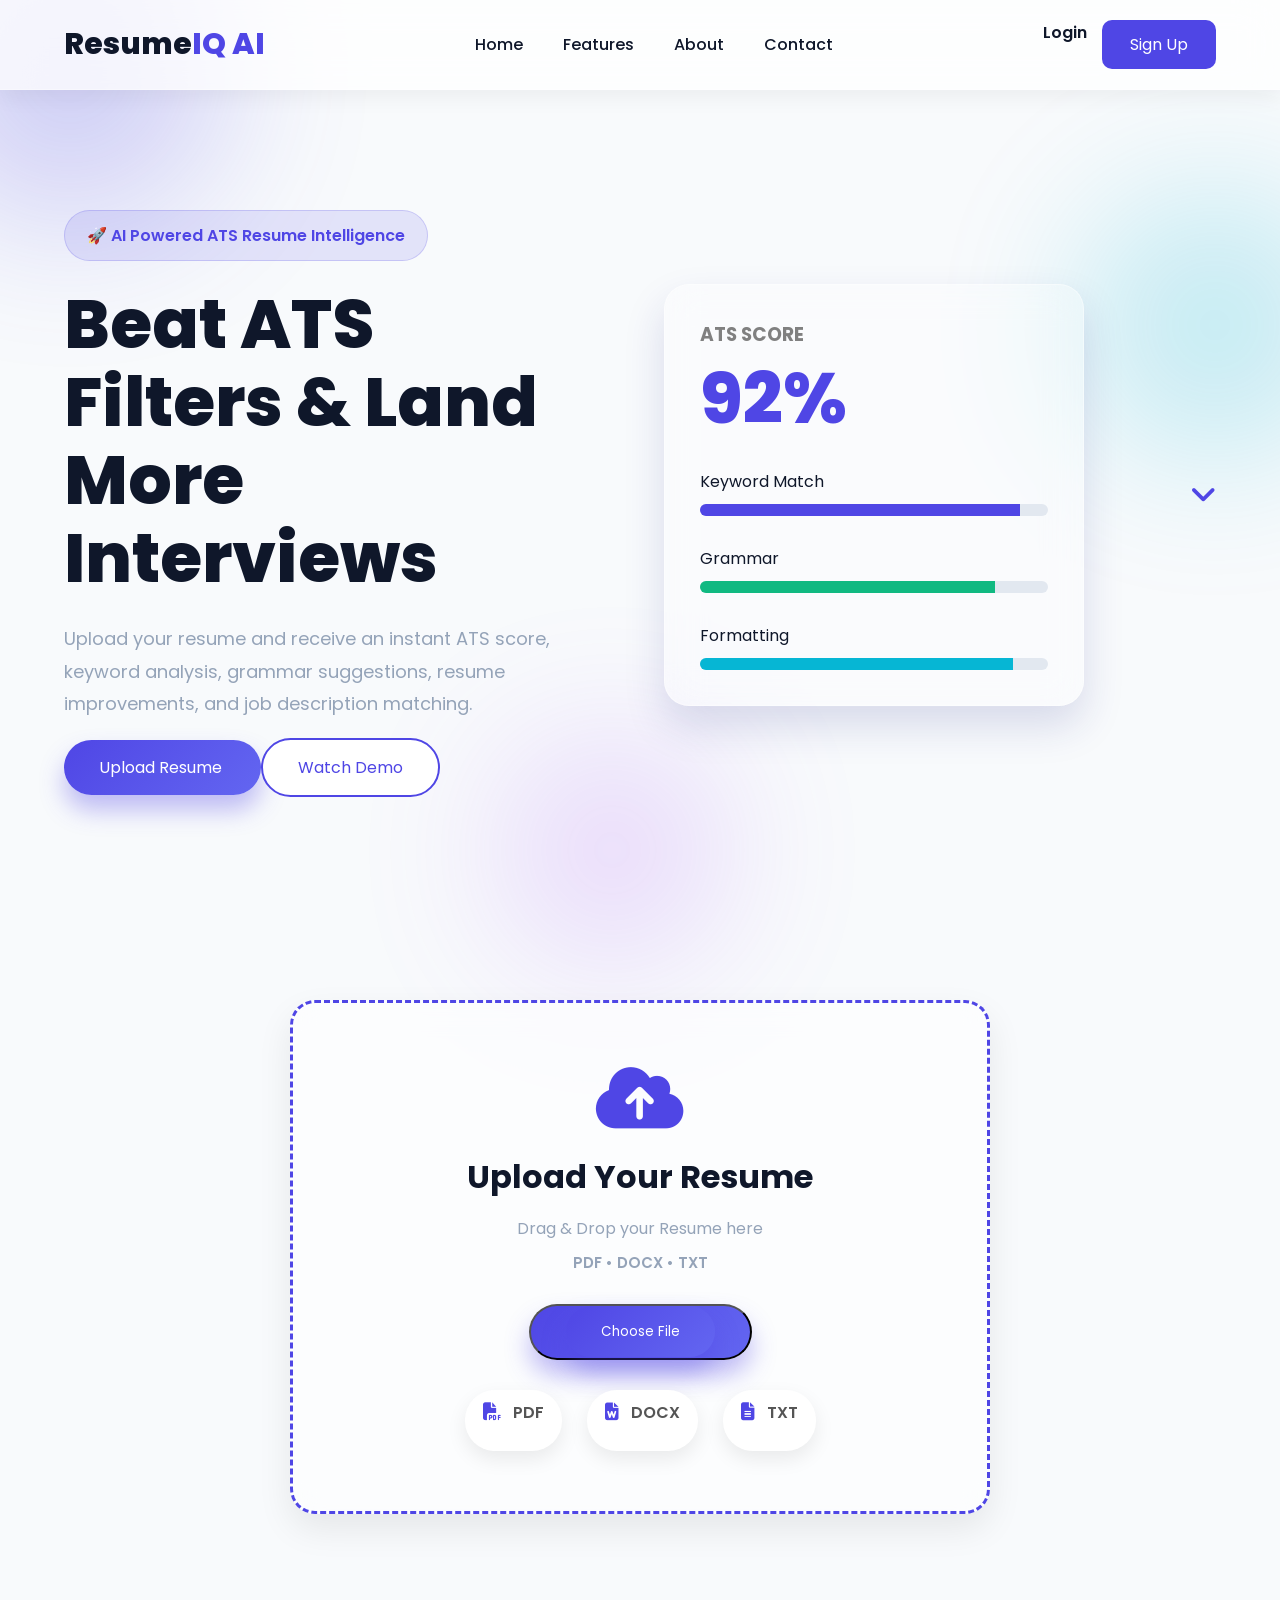
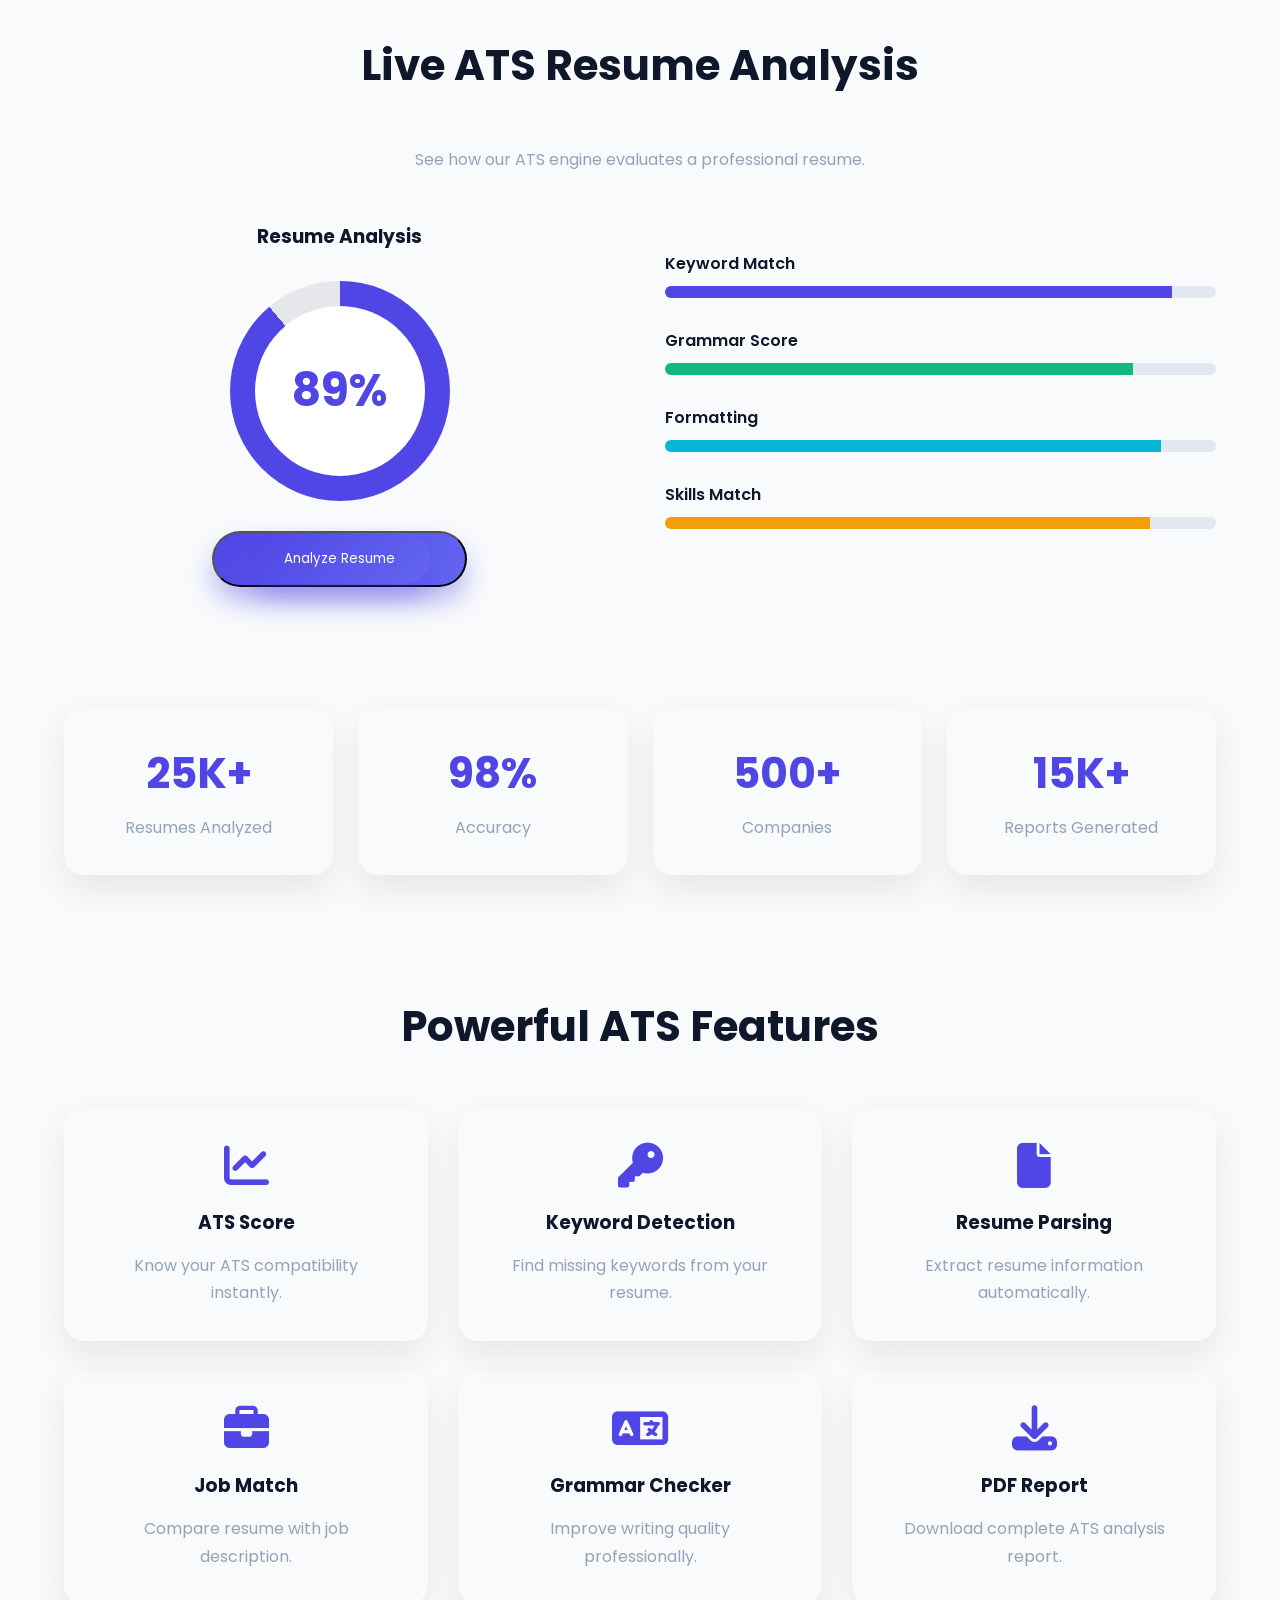
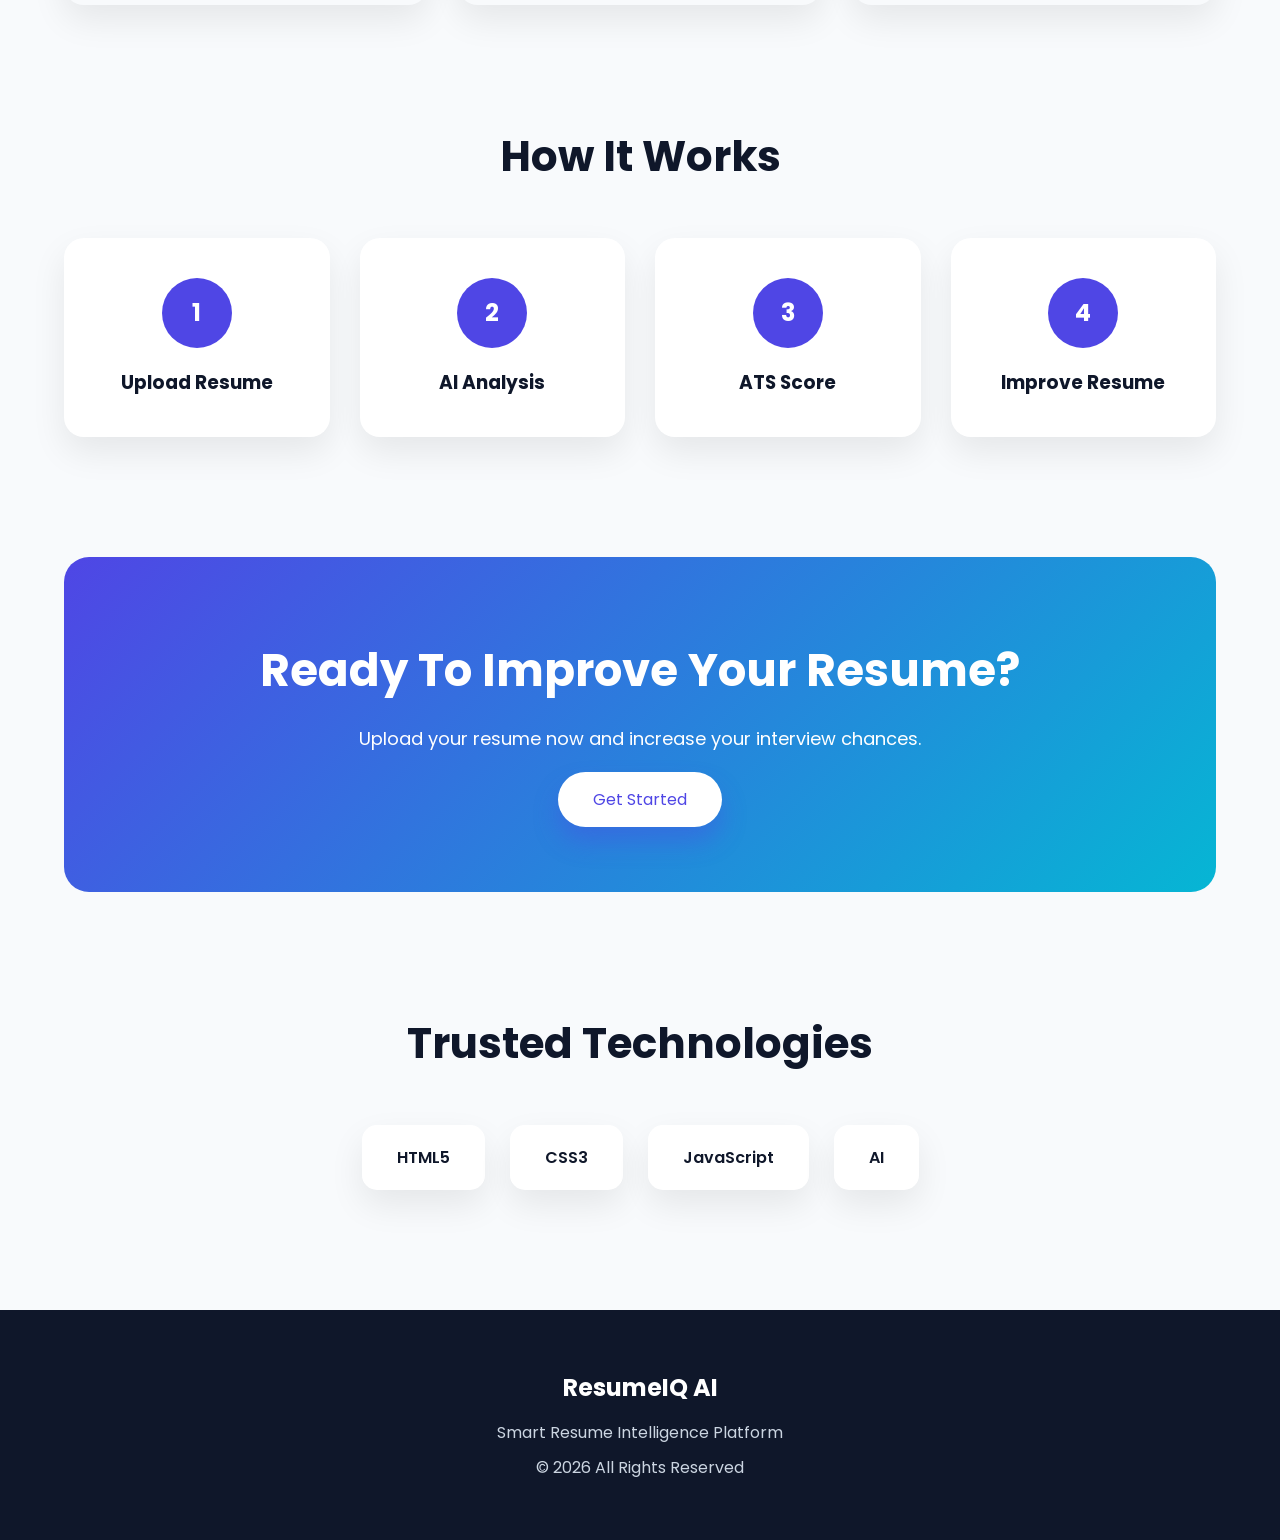
==== index.html @ c016be1a "first commit" ====
<!DOCTYPE html>
<html lang="en">

<head>
    <meta charset="UTF-8">
    <meta name="viewport" content="width=device-width, initial-scale=1.0">
    <title>ResumeIQ AI | ATS Resume Intelligence Platform</title>
    <link rel="preconnect" href="https://fonts.googleapis.com">
    <link rel="preconnect" href="https://fonts.gstatic.com" crossorigin>

    <link href="https://fonts.googleapis.com/css2?family=Poppins:wght@300;400;500;600;700;800&display=swap"
        rel="stylesheet">
    <link rel="stylesheet" href="https://cdnjs.cloudflare.com/ajax/libs/font-awesome/6.7.2/css/all.min.css">
    <link rel="stylesheet" href="assets/css/style.css">

</head>

<body>
    <div class="bg-shape shape1"></div>
<div class="bg-shape shape2"></div>
<div class="bg-shape shape3"></div>

    <!--  NAVBAR  -->

    <header>

        <nav class="navbar">

            <div class="logo">

                <h2>
                    Resume<span>IQ AI</span>
                </h2>

            </div>

            <ul class="nav-links">

                <li><a href="#">Home</a></li>

                <li><a href="#">Features</a></li>

                <li><a href="#">About</a></li>

                <li><a href="#">Contact</a></li>

            </ul>

            <div class="nav-buttons">

                <a href="login.html" class="login-btn">
                    Login
                </a>

                <a href="sign-up.html" class="signup-btn">
                    Sign Up
                </a>

            </div>

        </nav>

    </header>

    <!--HERO SECTION -->

    <section class="hero">

        <div class="hero-left">

            <p class="badge">
                🚀 AI Powered ATS Resume Intelligence
            </p>

            <h1>
                Beat ATS Filters &
                Land More Interviews
            </h1>

            <p class="hero-text">

                Upload your resume and receive an instant ATS score,
                keyword analysis, grammar suggestions,
                resume improvements,
                and job description matching.

            </p>

            <div class="hero-buttons">

                <a href="upload.html" class="primary-btn">

                    Upload Resume

                </a>

                <a href="#" class="secondary-btn">

                    Watch Demo

                </a>

            </div>

        </div>

        <div class="hero-right">

            <div class="dashboard-card">

                <h3>ATS SCORE</h3>

                <h1>92%</h1>

                <div class="progress-box">

                    <p>Keyword Match</p>

                    <div class="progress">
                        <div class="progress-fill"></div>
                    </div>

                </div>

                <div class="progress-box">

                    <p>Grammar</p>

                    <div class="progress">
                        <div class="progress-fill grammar"></div>
                    </div>

                </div>

                <div class="progress-box">

                    <p>Formatting</p>

                    <div class="progress">
                        <div class="progress-fill format"></div>
                    </div>

                </div>

            </div>

        </div>
<div class="scroll-down">

<i class="fa-solid fa-angle-down"></i>

</div>
    </section>
     <!-- ================= UPLOAD BOX ================= -->

<section class="upload-section">

    <div class="upload-box">

        <i class="fa-solid fa-cloud-arrow-up"></i>

        <h2>Upload Your Resume</h2>

        <p>

            Drag & Drop your Resume here

        </p>

        <p class="small-text">

            PDF • DOCX • TXT

        </p>

        <button class="primary-btn">

           <a href="upload.html" class="primary-btn"> Choose File </a>

        </button>
<div class="supported-files">

    <span><i class="fa-solid fa-file-pdf"></i> PDF</span>

    <span><i class="fa-solid fa-file-word"></i> DOCX</span>

    <span><i class="fa-solid fa-file-lines"></i> TXT</span>

</div>
    </div>

</section> 
<!-- ================= LIVE ATS DEMO ================= -->

<section class="live-demo">

    <h2 class="section-title">

        Live ATS Resume Analysis

    </h2>

    <p class="demo-text">

        See how our ATS engine evaluates a professional resume.

    </p>

    <div class="demo-container">

        <div class="demo-left">

            <h3>Resume Analysis</h3>

            <div class="score-circle">

                <span>89%</span>

            </div>




            
            
            <button class="primary-btn">
 <a href="upload.html" class="primary-btn"> Analyze Resume</a>
               

            </button> 

        </div>

        <div class="demo-right">

            <div class="demo-item">

                <span>Keyword Match</span>

                <div class="progress">

                    <div class="progress-fill keyword"></div>

                </div>

            </div>

            <div class="demo-item">

                <span>Grammar Score</span>

                <div class="progress">

                    <div class="progress-fill grammar"></div>

                </div>

            </div>

            <div class="demo-item">

                <span>Formatting</span>

                <div class="progress">

                    <div class="progress-fill format"></div>

                </div>

            </div>

            <div class="demo-item">

                <span>Skills Match</span>

                <div class="progress">

                    <div class="progress-fill skill"></div>

                </div>

            </div>

        </div>

    </div>

</section>
    <!-- ================= STATS ================= -->

    <section class="stats">

        <div class="stat-card">

            <h2>25K+</h2>

            <p>Resumes Analyzed</p>

        </div>

        <div class="stat-card">

            <h2>98%</h2>

            <p>Accuracy</p>

        </div>

        <div class="stat-card">

            <h2>500+</h2>

            <p>Companies</p>

        </div>

        <div class="stat-card">

            <h2>15K+</h2>

            <p>Reports Generated</p>

        </div>

    </section>

    <!-- ================= FEATURES ================= -->

    <section class="features">

        <h2 class="section-title">

            Powerful ATS Features

        </h2>

        <div class="feature-container">

            <div class="feature-card">

                <i class="fa-solid fa-chart-line"></i>

                <h3>ATS Score</h3>

                <p>Know your ATS compatibility instantly.</p>

            </div>

            <div class="feature-card">

                <i class="fa-solid fa-key"></i>

                <h3>Keyword Detection</h3>

                <p>Find missing keywords from your resume.</p>

            </div>

            <div class="feature-card">

                <i class="fa-solid fa-file"></i>

                <h3>Resume Parsing</h3>

                <p>Extract resume information automatically.</p>

            </div>

            <div class="feature-card">

                <i class="fa-solid fa-briefcase"></i>

                <h3>Job Match</h3>

                <p>Compare resume with job description.</p>

            </div>

            <div class="feature-card">

                <i class="fa-solid fa-language"></i>

                <h3>Grammar Checker</h3>

                <p>Improve writing quality professionally.</p>

            </div>

            <div class="feature-card">

                <i class="fa-solid fa-download"></i>

                <h3>PDF Report</h3>

                <p>Download complete ATS analysis report.</p>

            </div>

        </div>

    </section>

    <!-- ================= HOW IT WORKS ================= -->

    <section class="steps">

        <h2 class="section-title">

            How It Works

        </h2>

        <div class="step-container">

            <div class="step">

                <h2>1</h2>

                <h3>Upload Resume</h3>

            </div>

            <div class="step">

                <h2>2</h2>

                <h3>AI Analysis</h3>

            </div>

            <div class="step">

                <h2>3</h2>

                <h3>ATS Score</h3>

            </div>

            <div class="step">

                <h2>4</h2>

                <h3>Improve Resume</h3>

            </div>

        </div>

    </section>

    <!-- ================= CTA ================= -->

    <section class="cta">

        <h2>

            Ready To Improve Your Resume?

        </h2>

        <p>

            Upload your resume now and increase your interview chances.

        </p>

        <a href="upload.html" class="primary-btn">

            Get Started

        </a>

    </section>

    <!--  -->
<section class="trusted">

<h2 class="section-title">

Trusted Technologies

</h2>

<div class="trusted-container">

<div>HTML5</div>

<div>CSS3</div>

<div>JavaScript</div>

<!-- <div>PHP</div>

<div>MySQL</div> -->

<div>AI</div>

</div>

</section>
    <!-- ================= FOOTER ================= -->

    <footer>

        <h2>ResumeIQ AI</h2>

        <p>

            Smart Resume Intelligence Platform

        </p>

        <p>

            © 2026 All Rights Reserved

        </p>

    </footer>

</body>

</html>
---- assets/css/style.css ----
/* GOOGLE FONT */
@import url('https://fonts.googleapis.com/css2?family=Poppins:wght@300;400;500;600;700;800&display=swap');


/*CSS VARIABLES*/

:root{

    --primary:#4F46E5;
    --secondary:#06B6D4;
    --success:#10B981;
    --danger:#EF4444;

    --dark:#0F172A;
    --light:#F8FAFC;
    --white:#ffffff;
    --gray:#94A3B8;

    --shadow:0 15px 35px rgba(0,0,0,.08);

}


/* RESET */

*{

    margin:0;
    padding:0;
    box-sizing:border-box;
    text-decoration:none;
    list-style:none;

}

html{

    scroll-behavior:smooth;

}

body{

    font-family:'Poppins',sans-serif;
    background:var(--light);
    color:var(--dark);

}



/*REUSA*/

.container{

    width:90%;
    max-width:1300px;
    margin:auto;

}

.section-title{

    font-size:42px;
    text-align:center;
    margin-bottom:50px;

}
/*NAVBAR*/

header{

    position:sticky;
    top:0;
    background:rgba(255,255,255,.75);
    backdrop-filter:blur(20px);
    border-bottom:1px solid rgba(255,255,255,.3);
    z-index:999;
    box-shadow:0 8px 20px rgba(0,0,0,.05);


}

.navbar{

    width:90%;
    margin:auto;

    display:flex;
    justify-content:space-between;
    align-items:center;

    padding:20px 0;

}

.logo h2{

    font-size:30px;
    font-weight:800;

}

.logo span{

    color:var(--primary);

}

.nav-links{

    display:flex;
    gap:40px;

}

.nav-links a{

    color:var(--dark);
    font-weight:500;
    transition:.3s;

}

.nav-links a:hover{

    color:var(--primary);

}

.nav-buttons{

    display:flex;
    gap:15px;

}


/*BUTTONS */

.login-btn{

    color:var(--dark);
    font-weight:600;

}

.signup-btn{

    background:var(--primary);
    color:white;
    padding:12px 28px;
    border-radius:10px;
    transition:.4s;

}

.signup-btn:hover{

    background:#372fcf;
 transform:translateY(-6px);

    box-shadow:0 20px 35px rgba(79,70,229,.4);
}

.primary-btn{

    background:linear-gradient(
    135deg,
    #4F46E5,
    #6366F1
    );

    color:white;

    padding:16px 35px;

    border-radius:50px;

    transition:.4s;

    box-shadow:0 15px 25px rgba(79,70,229,.35);

}

.primary-btn:hover{

    transform:translateY(-6px);

}
.secondary-btn{

    background:white;

    color:var(--primary);

    border-radius:50px;

    padding:16px 35px;

    border:2px solid #4F46E5;

    transition:.4s;

}

.secondary-btn:hover{

    background:#4F46E5;

    color:white;

}

/* HERO*/
.hero{

    width:90%;

    margin:auto;

    min-height:90vh;

    display:flex;

    align-items:center;

    justify-content:space-between;

    gap:70px;

}

.hero-left{

    flex:1;

}

.hero-right{

    flex:1;

    display:flex;

    justify-content:center;

}

.badge{

    display:inline-block;

    padding:12px 22px;

    border-radius:50px;

    background:rgba(79,70,229,.12);

    color:var(--primary);

    font-weight:600;

    border:1px solid rgba(79,70,229,.2);

    margin-bottom:25px;

}

.hero h1{

    font-size:68px;

    font-weight:800;

    line-height:1.15;

    margin-bottom:25px;

}

.hero h1 span{

    color:var(--primary);

}

.hero-text{

    color:var(--gray);

    line-height:1.8;

    margin-bottom:35px;

    font-size:18px;

}



/* DASHBOARD CARD*/

.dashboard-card{

    width:420px;

    padding:35px;

    border-radius:25px;

    background:rgba(255,255,255,.25);

    backdrop-filter:blur(18px);

    -webkit-backdrop-filter:blur(18px);

    border:1px solid rgba(255,255,255,.4);

    box-shadow:0 20px 40px rgba(31,38,135,.15);

}

.dashboard-card h3{

    color:gray;

    margin-bottom:10px;

}

.dashboard-card h1{

    font-size:70px;

    color:var(--primary);

}

.progress-box{

    margin-top:30px;

}

.progress{

    width:100%;
    height:12px;

    background:#E2E8F0;

    border-radius:30px;

    overflow:hidden;

    margin-top:10px;

}

.progress-fill{

    width:92%;

    height:100%;

    background:var(--primary);

}

.grammar{

    width:85%;

    background:var(--success);

}

.format{

    width:90%;

    background:var(--secondary);

}


/*STATS SECTION*/

.stats{

    width:90%;
    margin:80px auto;

    display:grid;
    grid-template-columns:repeat(4,1fr);

    gap:25px;

}






.stat-card{



    padding:35px;

    border-radius:20px;

    text-align:center;

    box-shadow:var(--shadow);

    transition:.4s;

}

.stat-card:hover{

    transform:translateY(-10px);

}

.stat-card h2{

    font-size:42px;

    color:var(--primary);

    margin-bottom:10px;

}

.stat-card p{

    color:var(--gray);

}


/* FEATURES */

.features{

    width:90%;

    margin:120px auto;

}

.feature-container{

    display:grid;

    grid-template-columns:repeat(3,1fr);

    gap:30px;

}

.feature-card{

    padding:35px;

    border-radius:20px;

    text-align:center;

    transition:.4s;

    box-shadow:var(--shadow);

}

.feature-card:hover{

    transform:translateY(-10px);

}

.feature-card i{

    font-size:45px;

    color:var(--primary);

    margin-bottom:20px;

}

.feature-card h3{

    margin-bottom:15px;

}

.feature-card p{

    color:var(--gray);

    line-height:1.7;

}


/*HOW IT WORKS*/

.steps{

    width:90%;

    margin:120px auto;

}

.step-container{

    display:grid;

    grid-template-columns:repeat(4,1fr);

    gap:30px;

}

.step{

    background:white;

    padding:40px;

    text-align:center;

    border-radius:20px;

    box-shadow:var(--shadow);

    transition:.4s;

}

.step:hover{

    transform:translateY(-10px);

}

.step h2{

    width:70px;

    height:70px;

    line-height:70px;

    margin:auto;

    border-radius:50%;

    background:var(--primary);

    color:white;

    margin-bottom:20px;

}


/*CTa*/

.cta{

    width:90%;

    margin:120px auto;

    background:linear-gradient(135deg,#4F46E5,#06B6D4);

    color:white;

    text-align:center;

    padding:80px;

    border-radius:25px;

}

.cta h2{

    font-size:45px;

    margin-bottom:20px;

}

.cta p{

    margin-bottom:35px;

    font-size:18px;

}

.cta .primary-btn{

    background:white;

    color:var(--primary);

}


/* FOOTER*/

footer{

    margin-top:120px;

    background:#0F172A;

    color:white;

    text-align:center;

    padding:60px 20px;

}

footer h2{

    margin-bottom:15px;

}

footer p{

    color:#CBD5E1;

    margin-top:10px;

}


/*RESPONSIV */

@media(max-width:992px){

.hero{

    flex-direction:column;

    text-align:center;

}

.hero h1{

    font-size:48px;

}

.dashboard-card{

    width:100%;

}

.stats{

    grid-template-columns:repeat(2,1fr);

}

.feature-container{

    grid-template-columns:repeat(2,1fr);

}

.step-container{

    grid-template-columns:repeat(2,1fr);

}

.navbar{

    flex-direction:column;

    gap:20px;

}

}



@media(max-width:768px){

.hero h1{

    font-size:38px;

}

.hero-buttons{

    display:flex;

    flex-direction:column;

    gap:20px;

}

.secondary-btn{

    margin-left:0;

}

.nav-links{

    flex-direction:column;

    text-align:center;

}

.stats{

    grid-template-columns:1fr;

}

.feature-container{

    grid-template-columns:1fr;

}

.step-container{

    grid-template-columns:1fr;

}

.section-title{

    font-size:32px;

}

.cta{

    padding:50px 20px;

}

.cta h2{

    font-size:32px;

}
.demo-container{

    flex-direction:column;

}

}


.dashboard-card{

    width:420px;

    padding:35px;

    border-radius:25px;

    background:rgba(255,255,255,.25);

    backdrop-filter:blur(18px);

    -webkit-backdrop-filter:blur(18px);

    border:1px solid rgba(255,255,255,.4);

    box-shadow:0 20px 40px rgba(31,38,135,.15);

}

::selection{

    background:#4F46E5;

    color:white;

}

img{

    max-width:100%;

    display:block;

}

a{

    transition:.3s;

}

button{

    cursor:pointer;

    font-family:inherit;

}
.bg-shape{

    position:fixed;

    border-radius:50%;

    filter:blur(80px);

    opacity:.25;

    z-index:-1;

    animation:float 8s ease-in-out infinite;

}

.shape1{

    width:300px;
    height:300px;

    background:#4F46E5;

    top:-80px;
    left:-80px;

}

.shape2{

    width:250px;
    height:250px;

    background:#06B6D4;

    right:-60px;
    top:200px;

}

.shape3{

    width:200px;
    height:200px;

    background:#A855F7;

    bottom:-50px;
    left:40%;

}

@keyframes float{

    0%,100%{

        transform:translateY(0);

    }

    50%{

        transform:translateY(-30px);

    }

}

.trusted{

    width:90%;

    margin:100px auto;

    text-align:center;

}

.trusted-container{

    display:flex;

    justify-content:center;

    flex-wrap:wrap;

    gap:25px;

}

.trusted-container div{

    background:white;

    padding:20px 35px;

    border-radius:15px;

    box-shadow:var(--shadow);

    font-weight:600;

    transition:.3s;

}

.trusted-container div:hover{

    transform:translateY(-8px);

}
.scroll-down{

    text-align:center;

    font-size:30px;

    color:var(--primary);

    animation:bounce 1.5s infinite;

}

@keyframes bounce{

    0%,100%{

        transform:translateY(0);

    }

    50%{

        transform:translateY(10px);

    }

}
/*==========================
LIVE ATS DEMO
===========================*/

.live-demo{

    width:90%;

    margin:120px auto;

    text-align:center;

}

.demo-text{

    color:var(--gray);

    margin-bottom:50px;

}

.demo-container{

    display:flex;

    justify-content:space-between;

    align-items:center;

    gap:50px;

}

.demo-left{

    flex:1;

}

.demo-right{

    flex:1;

}

.score-circle{

    width:220px;

    height:220px;

    border-radius:50%;

    margin:30px auto;

    display:flex;

    justify-content:center;

    align-items:center;

    background:conic-gradient(
        #4F46E5 0deg,
        #4F46E5 320deg,
        #E5E7EB 320deg
    );

    position:relative;

}

.score-circle::before{

    content:"";

    position:absolute;

    width:170px;

    height:170px;

    background:white;

    border-radius:50%;

}

.score-circle span{

    position:relative;

    font-size:45px;

    font-weight:700;

    color:var(--primary);

}

.demo-item{

    margin-bottom:30px;

    text-align:left;

}

.demo-item span{

    font-weight:600;

}

.skill{

    width:88%;

    background:#F59E0B;


}

/*==========================
UPLOAD SECTION
===========================*/

.upload-section{

    width:90%;

    margin:100px auto;

    display:flex;

    justify-content:center;

}

.upload-box{

    width:100%;

    max-width:700px;

    padding:60px 30px;

    text-align:center;

    border:3px dashed #4F46E5;

    border-radius:25px;

    background:rgba(255,255,255,.55);

    backdrop-filter:blur(15px);

    transition:.4s;

    box-shadow:var(--shadow);

}

.upload-box:hover{

    transform:translateY(-8px);

    box-shadow:0 20px 40px rgba(79,70,229,.20);

}

.upload-box i{

    font-size:70px;

    color:var(--primary);

    margin-bottom:20px;

}

.upload-box h2{

    margin-bottom:15px;

    font-size:32px;

}

.upload-box p{

    color:var(--gray);

    margin-bottom:10px;

}

.small-text{

    font-size:15px;

    margin-bottom:30px !important;

    font-weight:600;

}
.supported-files{

    display:flex;

    justify-content:center;

    gap:25px;

    margin-top:30px;

    flex-wrap:wrap;

}

.supported-files span{

    background:white;

    padding:10px 18px;

    border-radius:30px;

    box-shadow:0 8px 20px rgba(0,0,0,.08);

    font-weight:600;

    color:#555;

}

.supported-files i{

    color:#4F46E5;

    margin-right:8px;

    font-size:18px;

}
.upload-box:hover{

    border-color:#6366F1;

}
.upload-box i{

    animation:floatIcon 2.5s ease-in-out infinite;

}

@keyframes floatIcon{

    0%,100%{

        transform:translateY(0);

    }

    50%{

        transform:translateY(-10px);

    }

}
.upload-box{

    position:relative;

    overflow:hidden;

}

.green{

display:inline-block;

padding:8px 15px;

margin:6px;

background:#DCFCE7;

color:#15803D;

border-radius:30px;

font-weight:600;

}

.red{

display:inline-block;

padding:8px 15px;

margin:6px;

background:#FEE2E2;

color:#DC2626;

border-radius:30px;

font-weight:600;

}
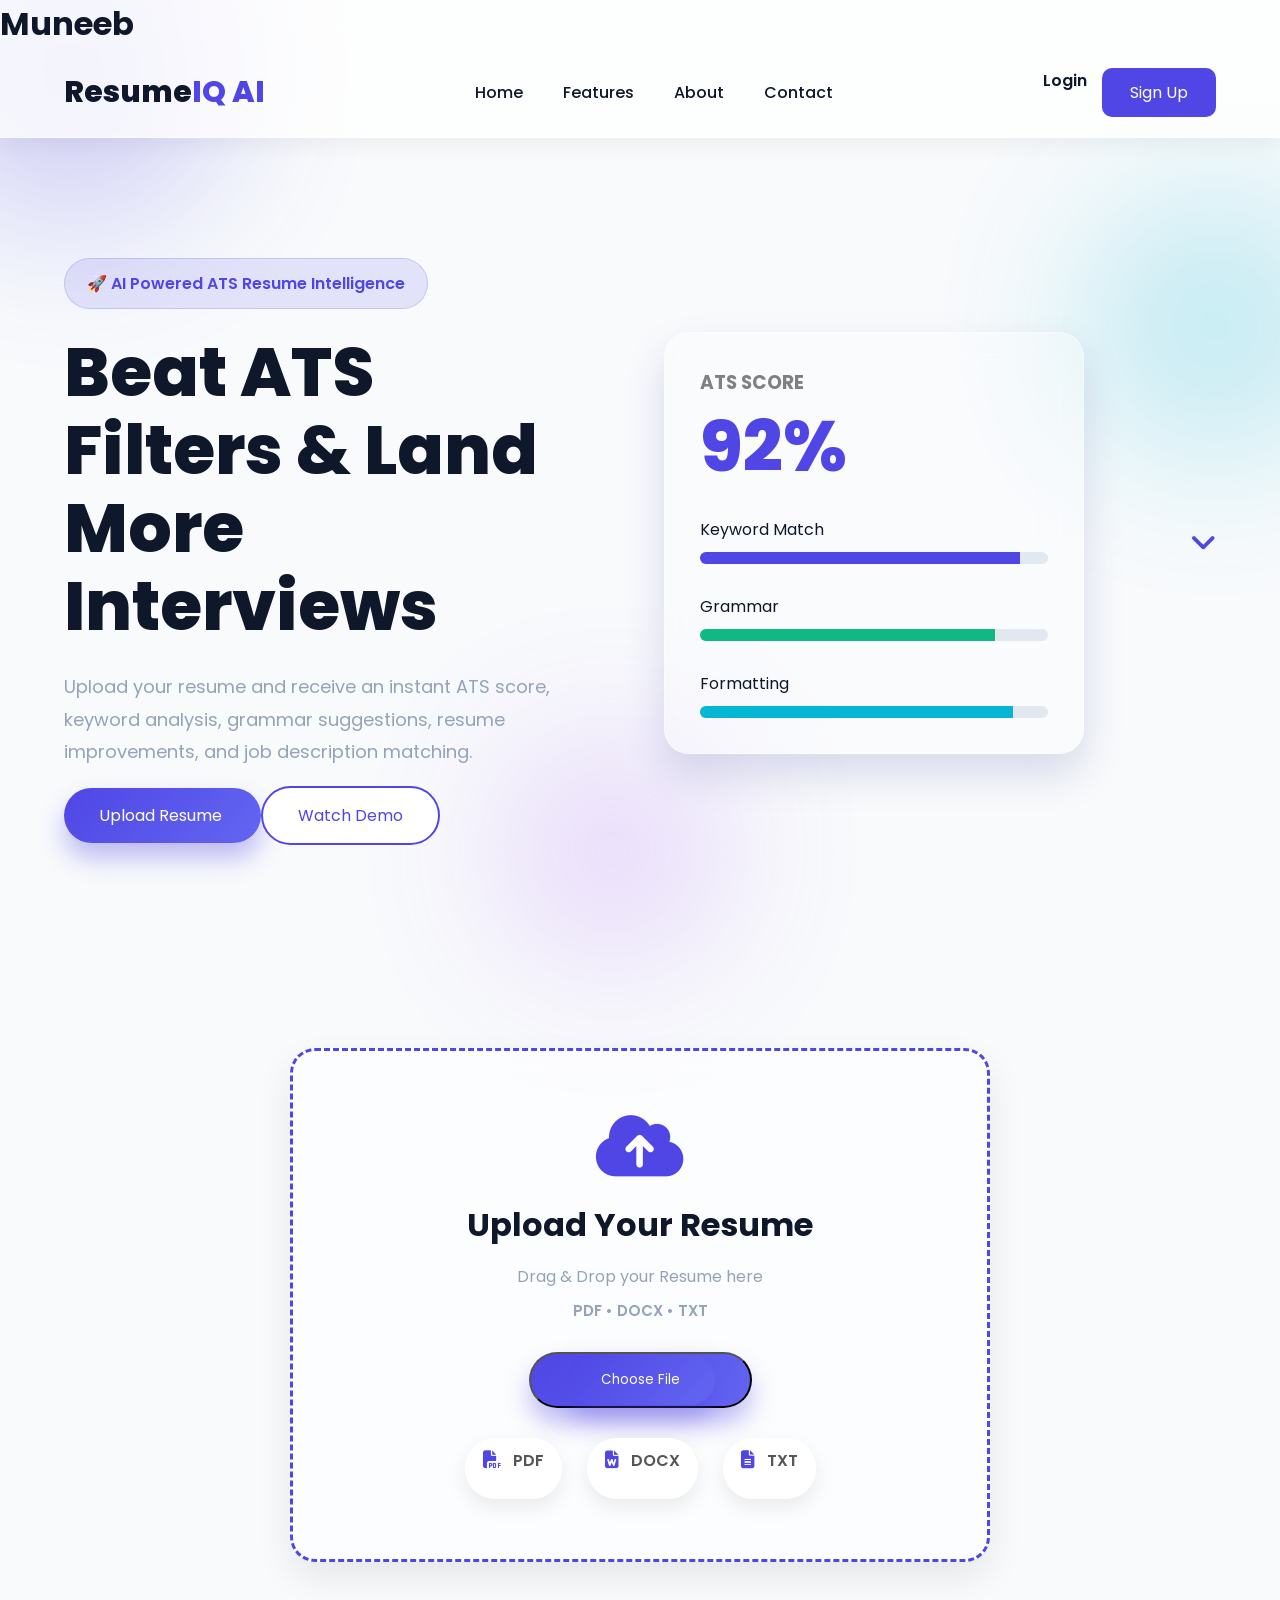
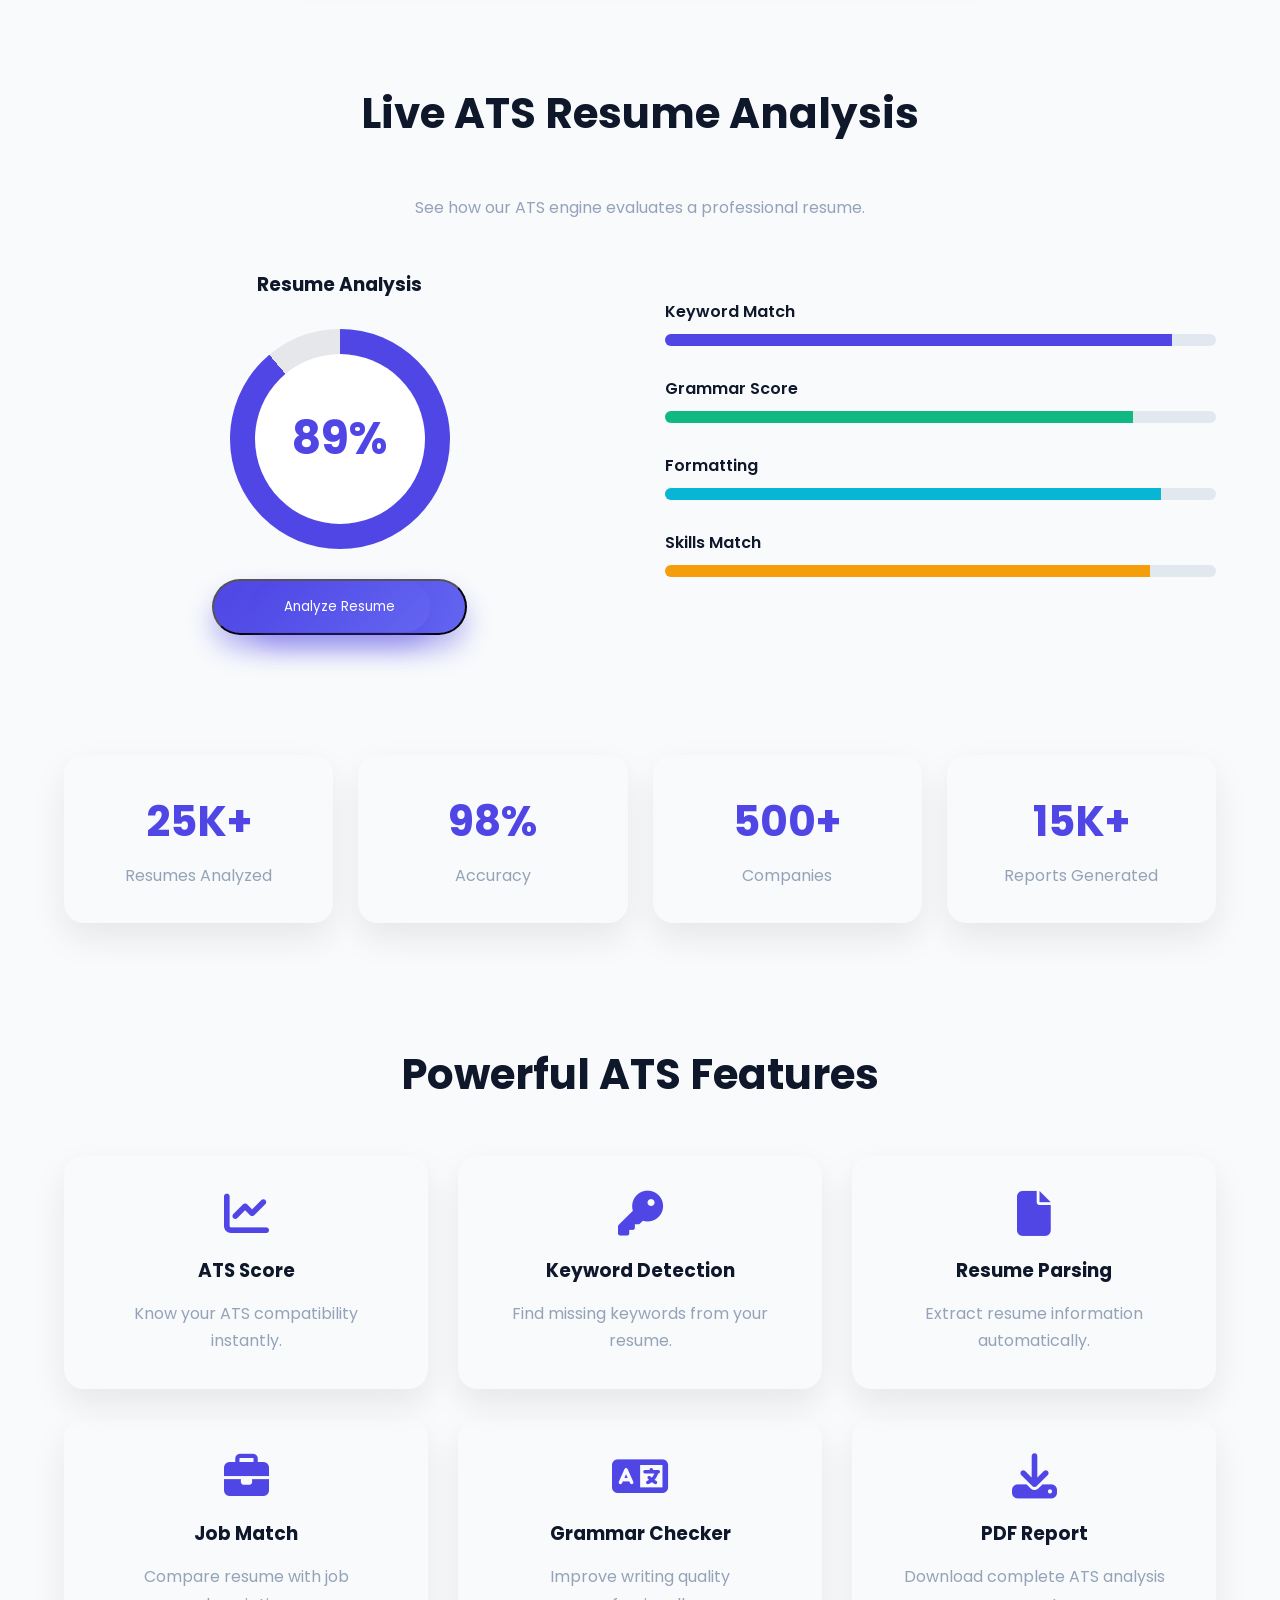
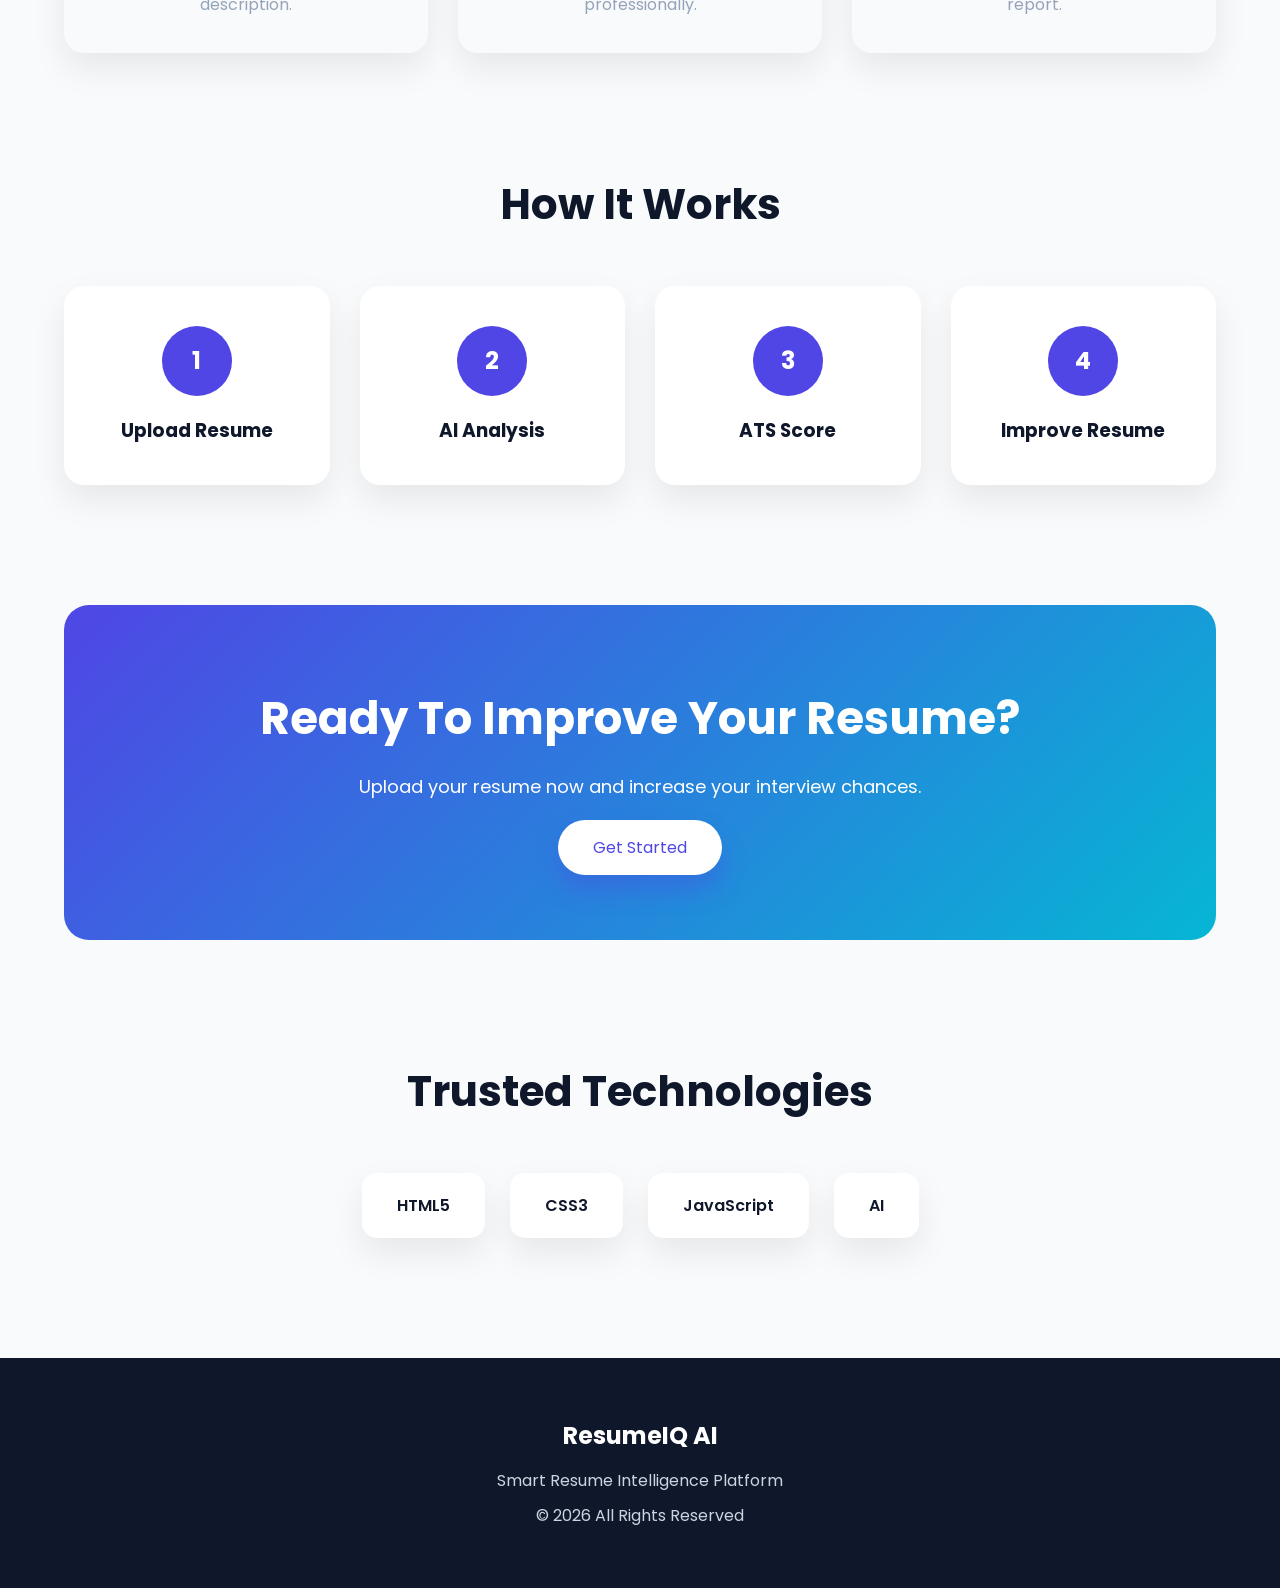
==== commit fc63fda3: "login page uploded" ====
--- a/index.html
+++ b/index.html
@@ -23,6 +23,7 @@
     <!--  NAVBAR  -->
 
     <header>
+        <h1>Muneeb</h1>
 
         <nav class="navbar">
 
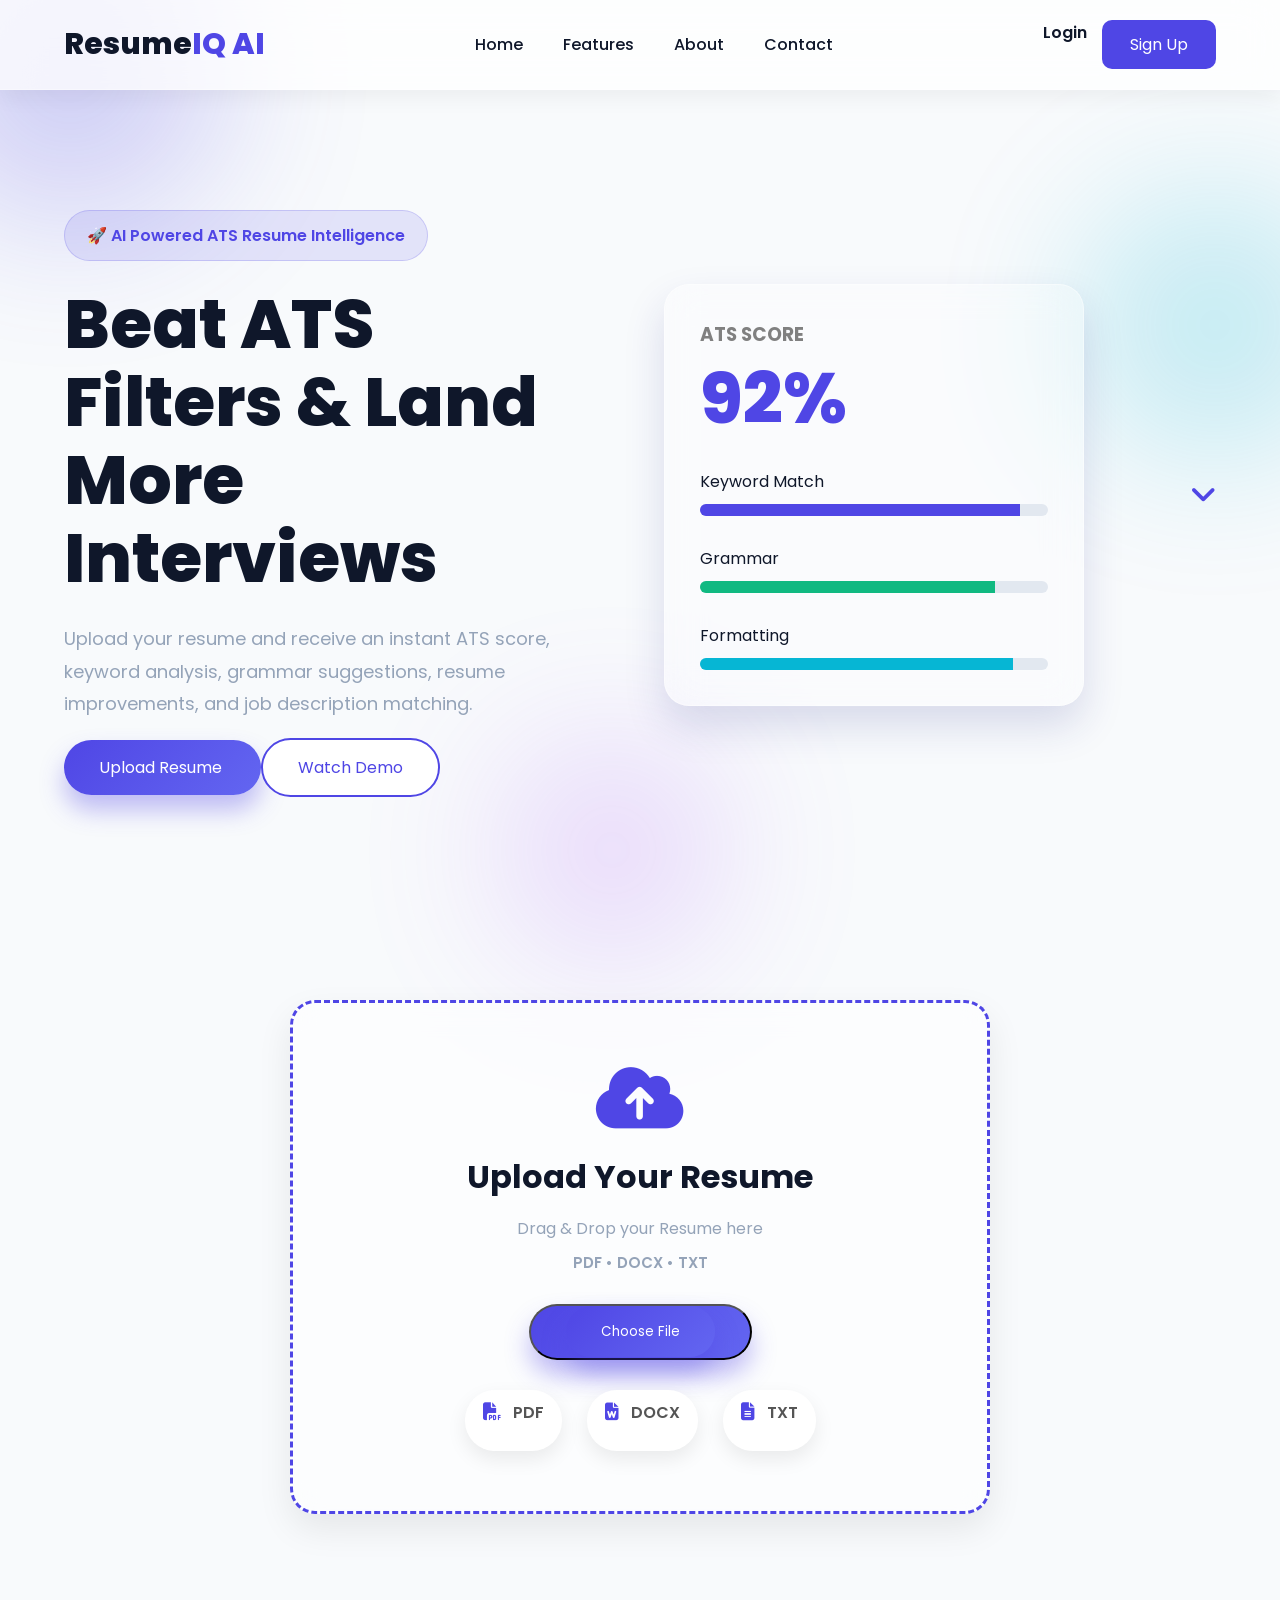
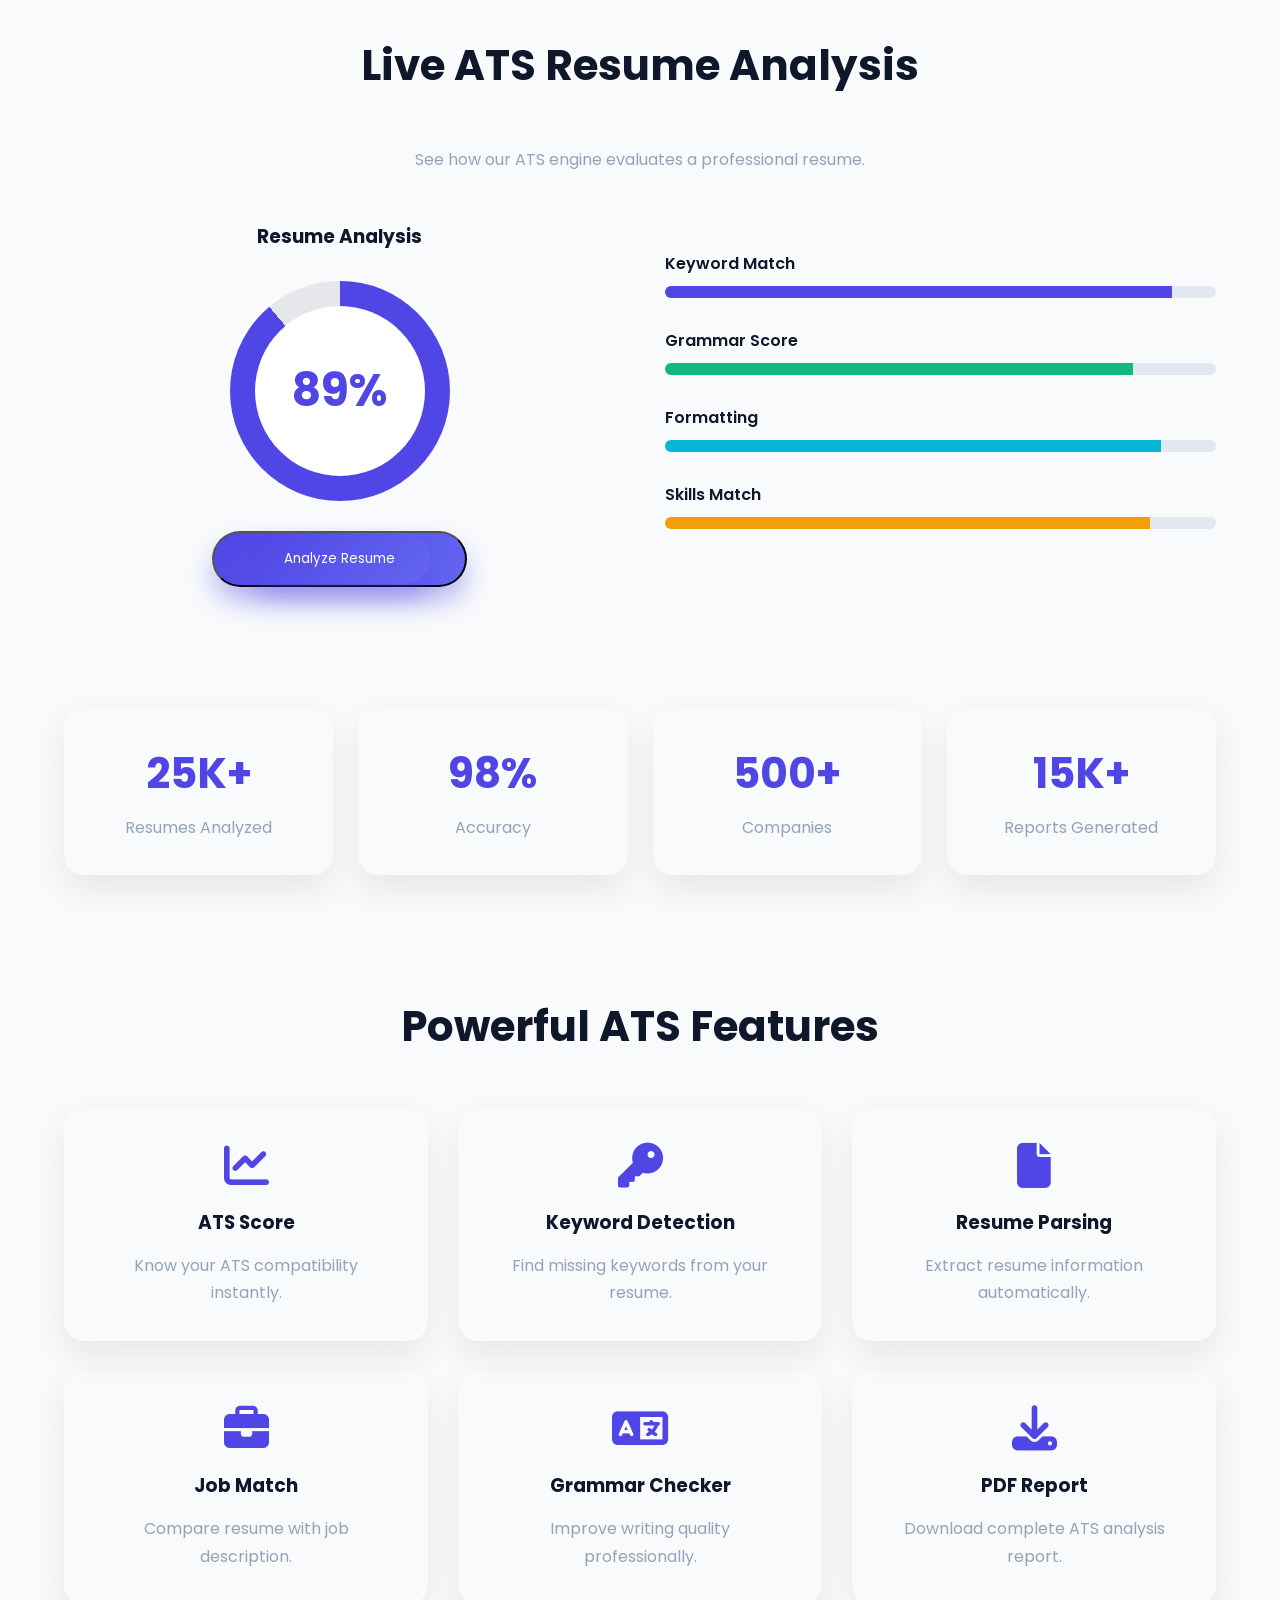
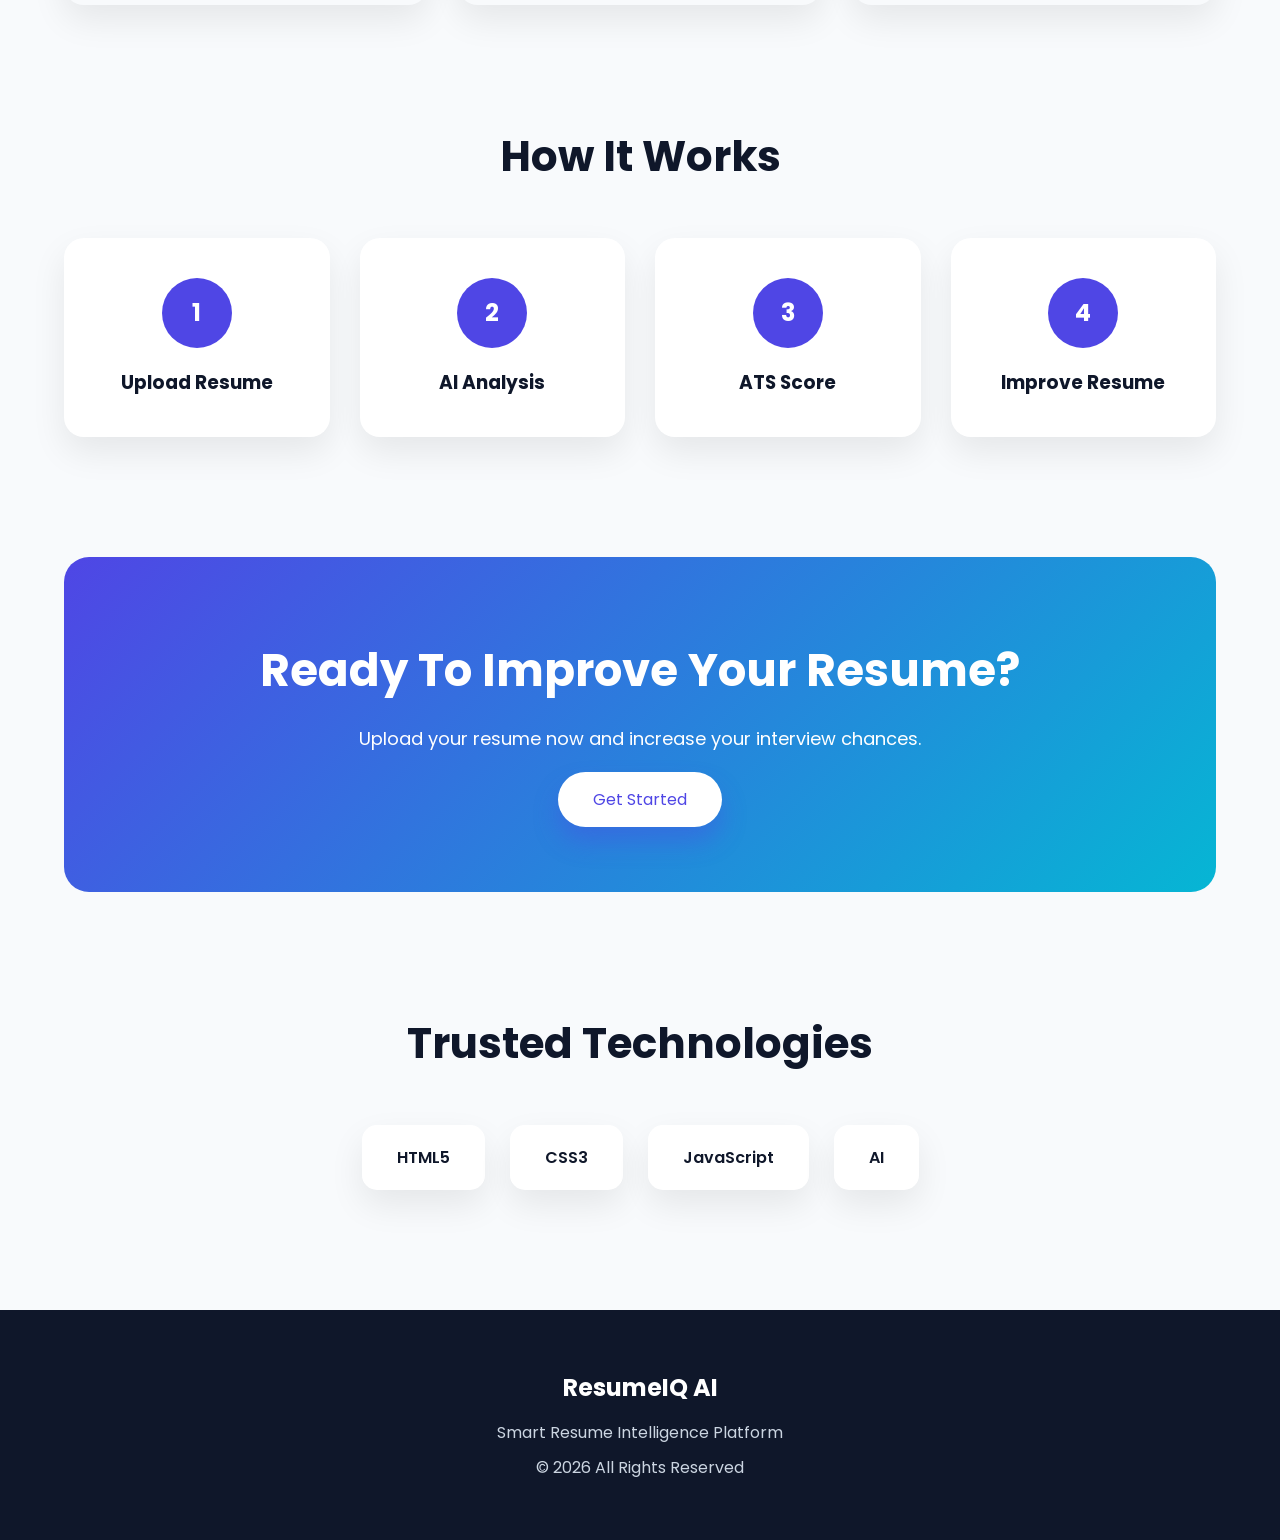
==== commit f5f0f280: "signup uploded" ====
--- a/index.html
+++ b/index.html
@@ -23,7 +23,7 @@
     <!--  NAVBAR  -->
 
     <header>
-        <h1>Muneeb</h1>
+    
 
         <nav class="navbar">
 
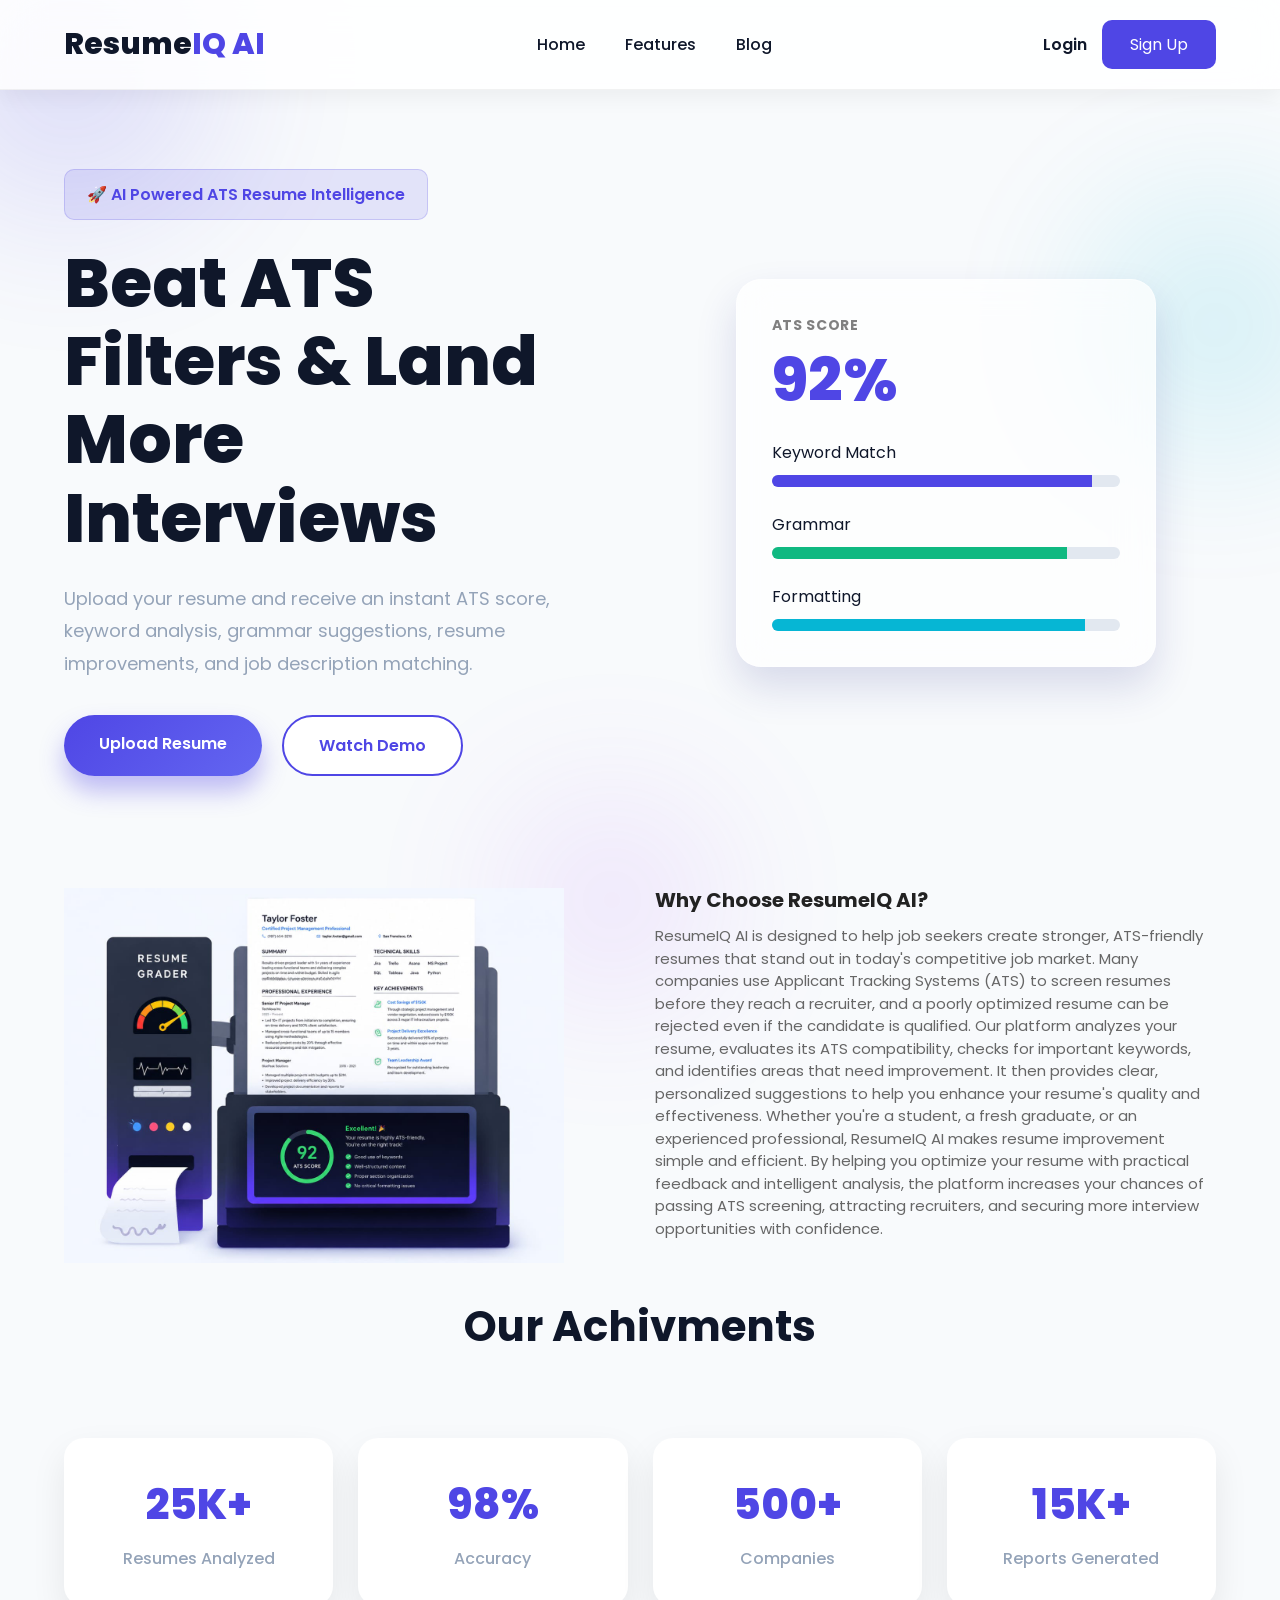
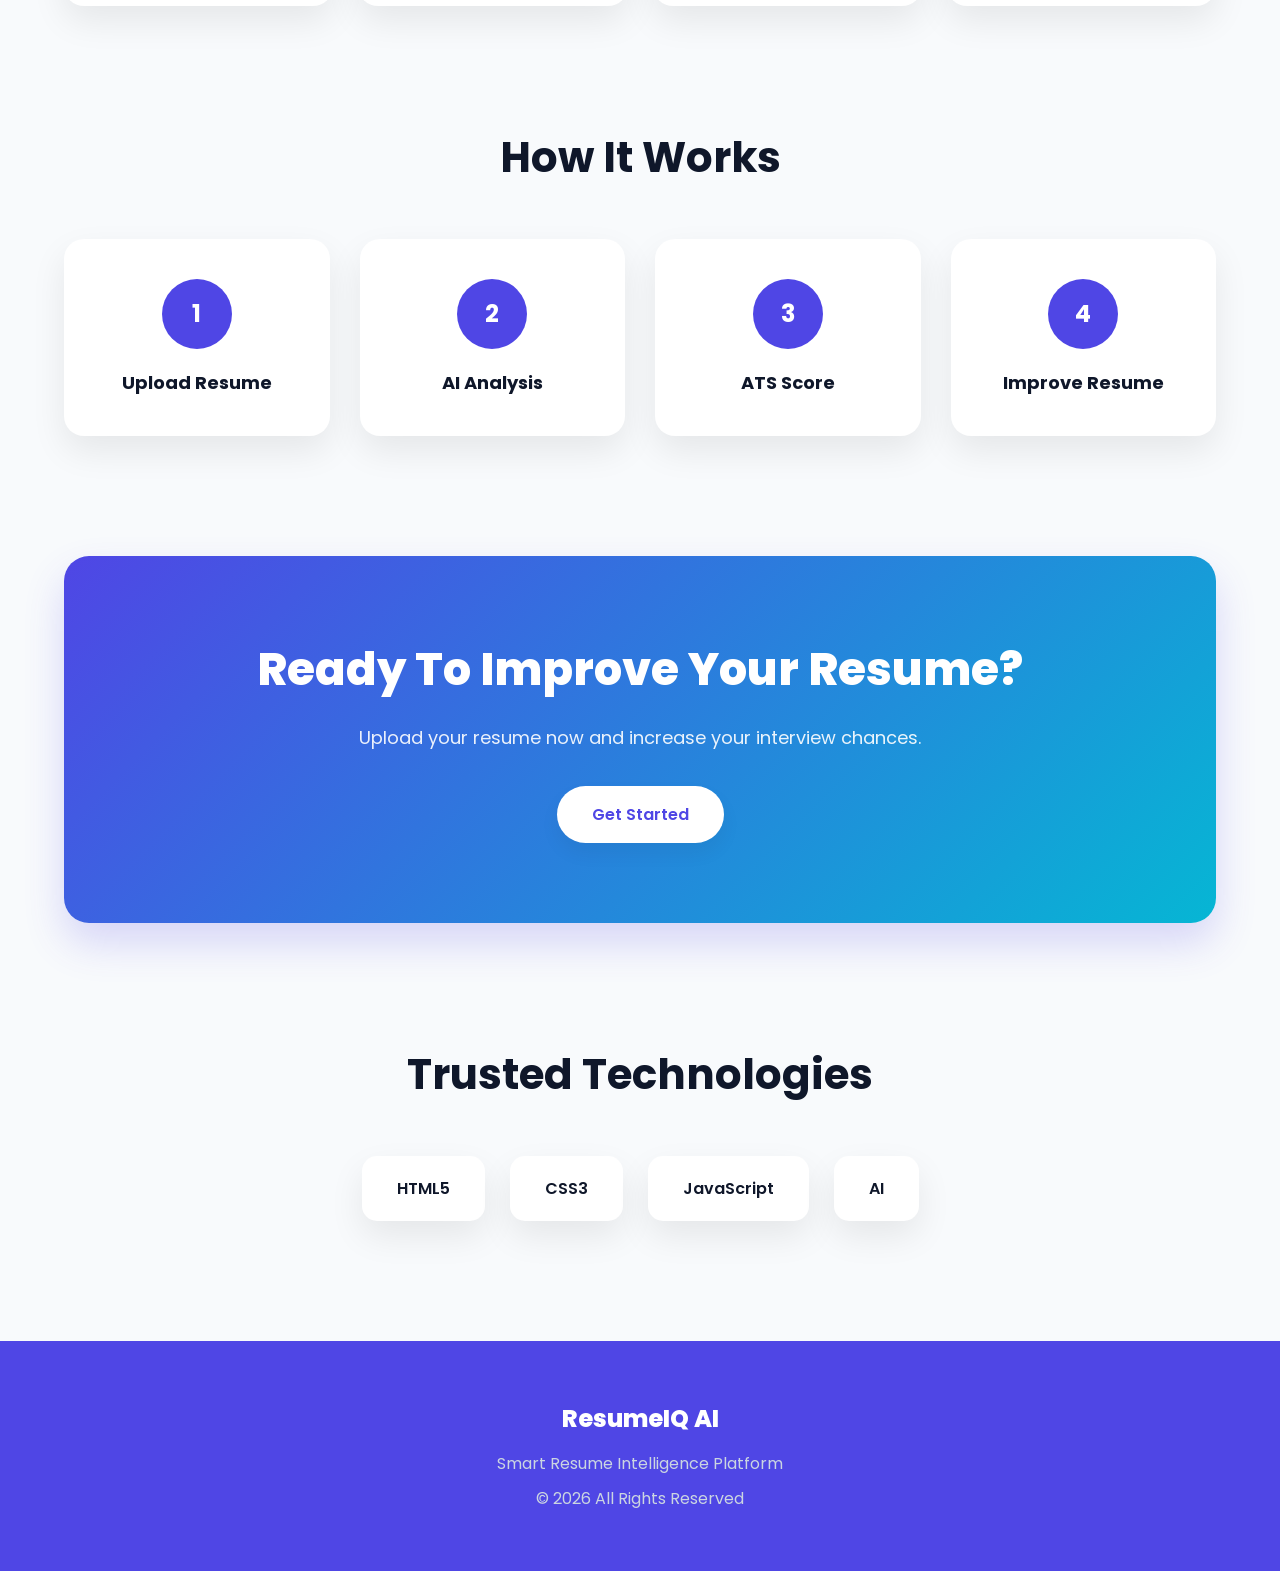
==== commit 8ebb47d9: "new cahnges added" ====
--- a/index.html
+++ b/index.html
@@ -39,11 +39,11 @@
 
                 <li><a href="#">Home</a></li>
 
-                <li><a href="#">Features</a></li>
-
-                <li><a href="#">About</a></li>
-
-                <li><a href="#">Contact</a></li>
+                <li><a href="features.html">Features</a></li>
+
+                <li><a href="blog.html">Blog</a></li>
+
+               
 
             </ul>
 
@@ -53,12 +53,15 @@
                     Login
                 </a>
 
-                <a href="sign-up.html" class="signup-btn">
+                <a href="signup.html" class="signup-btn">
                     Sign Up
                 </a>
 
             </div>
 
+            <div class="menu-toggle" id="menuToggle">
+    <i class="fa-solid fa-bars"></i>
+</div>
         </nav>
 
     </header>
@@ -104,7 +107,10 @@
             </div>
 
         </div>
-
+        <!--  -->
+
+
+<!--  -->
         <div class="hero-right">
 
             <div class="dashboard-card">
@@ -146,149 +152,28 @@
             </div>
 
         </div>
-<div class="scroll-down">
-
-<i class="fa-solid fa-angle-down"></i>
-
-</div>
+
     </section>
-     <!-- ================= UPLOAD BOX ================= -->
-
-<section class="upload-section">
-
-    <div class="upload-box">
-
-        <i class="fa-solid fa-cloud-arrow-up"></i>
-
-        <h2>Upload Your Resume</h2>
-
+   <section class="about-section">
+
+    <div class="about-image">
+        <img src="images/ats.jpeg" alt="Resume Image">
+    </div>
+
+    <div class="about-content">
+        <h2> Why Choose ResumeIQ AI?</h2>
         <p>
-
-            Drag & Drop your Resume here
-
+            ResumeIQ AI is designed to help job seekers create stronger, ATS-friendly resumes that stand out in today's competitive job market. Many companies use Applicant Tracking Systems (ATS) to screen resumes before they reach a recruiter, and a poorly optimized resume can be rejected even if the candidate is qualified. Our platform analyzes your resume, evaluates its ATS compatibility, checks for important keywords, and identifies areas that need improvement. It then provides clear, personalized suggestions to help you enhance your resume's quality and effectiveness.
+
+Whether you're a student, a fresh graduate, or an experienced professional, ResumeIQ AI makes resume improvement simple and efficient. By helping you optimize your resume with practical feedback and intelligent analysis, the platform increases your chances of passing ATS screening, attracting recruiters, and securing more interview opportunities with confidence.
         </p>
 
-        <p class="small-text">
-
-            PDF • DOCX • TXT
-
-        </p>
-
-        <button class="primary-btn">
-
-           <a href="upload.html" class="primary-btn"> Choose File </a>
-
-        </button>
-<div class="supported-files">
-
-    <span><i class="fa-solid fa-file-pdf"></i> PDF</span>
-
-    <span><i class="fa-solid fa-file-word"></i> DOCX</span>
-
-    <span><i class="fa-solid fa-file-lines"></i> TXT</span>
-
-</div>
+       
     </div>
 
-</section> 
-<!-- ================= LIVE ATS DEMO ================= -->
-
-<section class="live-demo">
-
-    <h2 class="section-title">
-
-        Live ATS Resume Analysis
-
-    </h2>
-
-    <p class="demo-text">
-
-        See how our ATS engine evaluates a professional resume.
-
-    </p>
-
-    <div class="demo-container">
-
-        <div class="demo-left">
-
-            <h3>Resume Analysis</h3>
-
-            <div class="score-circle">
-
-                <span>89%</span>
-
-            </div>
-
-
-
-
-            
-            
-            <button class="primary-btn">
- <a href="upload.html" class="primary-btn"> Analyze Resume</a>
-               
-
-            </button> 
-
-        </div>
-
-        <div class="demo-right">
-
-            <div class="demo-item">
-
-                <span>Keyword Match</span>
-
-                <div class="progress">
-
-                    <div class="progress-fill keyword"></div>
-
-                </div>
-
-            </div>
-
-            <div class="demo-item">
-
-                <span>Grammar Score</span>
-
-                <div class="progress">
-
-                    <div class="progress-fill grammar"></div>
-
-                </div>
-
-            </div>
-
-            <div class="demo-item">
-
-                <span>Formatting</span>
-
-                <div class="progress">
-
-                    <div class="progress-fill format"></div>
-
-                </div>
-
-            </div>
-
-            <div class="demo-item">
-
-                <span>Skills Match</span>
-
-                <div class="progress">
-
-                    <div class="progress-fill skill"></div>
-
-                </div>
-
-            </div>
-
-        </div>
-
-    </div>
-
 </section>
-    <!-- ================= STATS ================= -->
-
+    <!-- STATS -->
+<h2  class="section-title"> Our Achivments</h2>
     <section class="stats">
 
         <div class="stat-card">
@@ -325,81 +210,6 @@
 
     </section>
 
-    <!-- ================= FEATURES ================= -->
-
-    <section class="features">
-
-        <h2 class="section-title">
-
-            Powerful ATS Features
-
-        </h2>
-
-        <div class="feature-container">
-
-            <div class="feature-card">
-
-                <i class="fa-solid fa-chart-line"></i>
-
-                <h3>ATS Score</h3>
-
-                <p>Know your ATS compatibility instantly.</p>
-
-            </div>
-
-            <div class="feature-card">
-
-                <i class="fa-solid fa-key"></i>
-
-                <h3>Keyword Detection</h3>
-
-                <p>Find missing keywords from your resume.</p>
-
-            </div>
-
-            <div class="feature-card">
-
-                <i class="fa-solid fa-file"></i>
-
-                <h3>Resume Parsing</h3>
-
-                <p>Extract resume information automatically.</p>
-
-            </div>
-
-            <div class="feature-card">
-
-                <i class="fa-solid fa-briefcase"></i>
-
-                <h3>Job Match</h3>
-
-                <p>Compare resume with job description.</p>
-
-            </div>
-
-            <div class="feature-card">
-
-                <i class="fa-solid fa-language"></i>
-
-                <h3>Grammar Checker</h3>
-
-                <p>Improve writing quality professionally.</p>
-
-            </div>
-
-            <div class="feature-card">
-
-                <i class="fa-solid fa-download"></i>
-
-                <h3>PDF Report</h3>
-
-                <p>Download complete ATS analysis report.</p>
-
-            </div>
-
-        </div>
-
-    </section>
 
     <!-- ================= HOW IT WORKS ================= -->
 
@@ -499,7 +309,7 @@
 </div>
 
 </section>
-    <!-- ================= FOOTER ================= -->
+    <!--FOOTER -->
 
     <footer>
 
@@ -518,7 +328,7 @@
         </p>
 
     </footer>
-
+<script src="assets/js/navbar.js"></script>
 </body>
 
 </html>
--- a/assets/css/style.css
+++ b/assets/css/style.css
@@ -1,1280 +1,318 @@
 /* GOOGLE FONT */
 @import url('https://fonts.googleapis.com/css2?family=Poppins:wght@300;400;500;600;700;800&display=swap');
 
-
-/*CSS VARIABLES*/
-
-:root{
-
-    --primary:#4F46E5;
-    --secondary:#06B6D4;
-    --success:#10B981;
-    --danger:#EF4444;
-
-    --dark:#0F172A;
-    --light:#F8FAFC;
-    --white:#ffffff;
-    --gray:#94A3B8;
-
-    --shadow:0 15px 35px rgba(0,0,0,.08);
-
-}
-
-
-/* RESET */
-
-*{
-
-    margin:0;
-    padding:0;
-    box-sizing:border-box;
-    text-decoration:none;
-    list-style:none;
-
-}
-
-html{
-
-    scroll-behavior:smooth;
-
-}
-
-body{
-
-    font-family:'Poppins',sans-serif;
-    background:var(--light);
-    color:var(--dark);
-
-}
-
-
-
-/*REUSA*/
-
-.container{
-
+/* CSS VARIABLES */
+:root {
+    --primary: #4F46E5;
+    --secondary: #06B6D4;
+    --success: #10B981;
+    --danger: #EF4444;
+    --dark: #0F172A;
+    --light: #F8FAFC;
+    --white: #ffffff;
+    --gray: #94A3B8;
+    --shadow: 0 15px 35px rgba(0,0,0,.08);
+}
+
+/* RESET & FIXED SCROLL LAYER */
+* {
+    margin: 0;
+    padding: 0;
+    box-sizing: border-box;
+    text-decoration: none;
+    list-style: none;
+}
+
+html {
+    scroll-behavior: smooth;
+    height: 100%;
+}
+
+body {
+    font-family: 'Poppins', sans-serif;
+    background: var(--light);
+    color: var(--dark);
+    overflow-x: hidden !important; /* Horizonal break locked */
+    overflow-y: auto !important;   /* Force vertical scrolling */
+    min-height: 100%;
+    -webkit-overflow-scrolling: touch;
+}
+
+/* REUSABLE COMPONENT SETUP */
+.container {
+    width: 90%;
+    max-width: 1300px;
+    margin: auto;
+}
+
+.section-title {
+    font-size: 42px;
+    text-align: center;
+    margin-bottom: 50px;
+}
+
+/* NAVBAR STRUCTURE */
+header {
+    position: sticky;
+    top: 0;
+    background: rgba(255,255,255,.85);
+    backdrop-filter: blur(20px);
+    -webkit-backdrop-filter: blur(20px);
+    border-bottom: 1px solid rgba(0,0,0,.05);
+    z-index: 999;
+    box-shadow: 0 8px 20px rgba(0,0,0,.05);
+}
+
+.navbar {
+    width: 90%;
+    margin: auto;
+    display: flex;
+    justify-content: space-between;
+    align-items: center;
+    padding: 20px 0;
+}
+
+.logo h2 { font-size: 30px; font-weight: 800; }
+.logo span { color: var(--primary); }
+.nav-links { display: flex; gap: 40px; }
+.nav-links a { color: var(--dark); font-weight: 500; transition: .3s; }
+.nav-links a:hover { color: var(--primary); }
+.nav-buttons { display: flex; gap: 15px; align-items: center; }
+
+/* BUTTONS ENGINE */
+.login-btn { color: var(--dark); font-weight: 600; }
+.signup-btn {
+    background: var(--primary); color: white; padding: 12px 28px; border-radius: 10px; transition: .4s;
+}
+.signup-btn:hover {
+    background: #372fcf; transform: translateY(-3px); box-shadow: 0 20px 35px rgba(79,70,229,.4);
+}
+
+.primary-btn {
+    background: linear-gradient(135deg, #4F46E5, #6366F1); color: white;
+    padding: 16px 35px; border-radius: 50px; transition: .4s; display: inline-block;
+    box-shadow: 0 15px 25px rgba(79,70,229,.35); border: none; font-weight: 600;
+}
+.primary-btn:hover { transform: translateY(-3px); }
+.primary-btn a { color: white !important; text-decoration: none; }
+
+.secondary-btn {
+    background: white; color: var(--primary); border-radius: 50px;
+    padding: 16px 35px; border: 2px solid #4F46E5; transition: .4s; display: inline-block; font-weight: 600;
+}
+.secondary-btn:hover { background: #4F46E5; color: white; }
+
+/* HERO GRID CONTAINER */
+.hero {
+    width: 90%; margin: auto; min-height: 85vh; display: flex; align-items: center; justify-content: space-between; gap: 70px; padding: 40px 0;
+}
+.hero-left { flex: 1; }
+.hero-right { flex: 1; display: flex; justify-content: center; }
+
+.badge {
+    display: inline-block; padding: 12px 22px; border-radius: 10px; background: rgba(79,70,229,.12);
+    color: var(--primary); font-weight: 600; border: 1px solid rgba(79,70,229,.2); margin-bottom: 25px;
+}
+.hero h1 { font-size: 68px; font-weight: 800; line-height: 1.15; margin-bottom: 25px; }
+.hero-text { color: var(--gray); line-height: 1.8; margin-bottom: 35px; font-size: 18px; }
+.hero-buttons { display: flex; gap: 20px; flex-wrap: wrap; }
+
+/* HERO FLOATING DASHBOARD CARD */
+.dashboard-card {
+    width: 420px; padding: 35px; border-radius: 25px; background: rgba(255,255,255,.7);
+    backdrop-filter: blur(18px); -webkit-backdrop-filter: blur(18px); border: 1px solid rgba(255,255,255,.4);
+    box-shadow: 0 20px 40px rgba(31,38,135,.15);
+}
+.dashboard-card h3 { color: gray; margin-bottom: 10px; font-size: 14px; letter-spacing: 0.05em; }
+.dashboard-card h1 { font-size: 60px; color: var(--primary); font-weight: 800; }
+.progress-box { margin-top: 25px; text-align: left; }
+.progress { width: 100%; height: 12px; background: #E2E8F0; border-radius: 30px; overflow: hidden; margin-top: 10px; }
+.progress-fill { width: 92%; height: 100%; background: var(--primary); }
+.grammar { width: 85%; background: var(--success); }
+.format { width: 90%; background: var(--secondary); }
+
+/* STATS ROW GRID */
+.stats { width: 90%; margin: 80px auto; display: grid; grid-template-columns: repeat(4, 1fr); gap: 25px; }
+.stat-card { padding: 35px; border-radius: 20px; background: white; text-align: center; box-shadow: var(--shadow); transition: .4s; }
+.stat-card:hover { transform: translateY(-5px); }
+.stat-card h2 { font-size: 42px; color: var(--primary); margin-bottom: 10px; font-weight: 800; }
+.stat-card p { color: var(--gray); font-weight: 500; }
+
+/* FEATURES SECTIONS */
+.features { width: 90%; margin: 120px auto; }
+.feature-container { display: grid; grid-template-columns: repeat(3, 1fr); gap: 30px; }
+.feature-card { padding: 35px; border-radius: 20px; background: white; text-align: center; transition: .4s; box-shadow: var(--shadow); }
+.feature-card:hover { transform: translateY(-5px); }
+.feature-card i { font-size: 45px; color: var(--primary); margin-bottom: 20px; }
+.feature-card h3 { margin-bottom: 15px; font-size: 22px; }
+.feature-card p { color: var(--gray); line-height: 1.7; }
+
+/* HOW IT WORKS SYSTEM */
+.steps { width: 90%; margin: 120px auto; }
+.step-container { display: grid; grid-template-columns: repeat(4, 1fr); gap: 30px; }
+.step { background: white; padding: 40px; text-align: center; border-radius: 20px; box-shadow: var(--shadow); transition: .4s; }
+.step:hover { transform: translateY(-5px); }
+.step h2 { width: 70px; height: 70px; line-height: 70px; margin: auto; border-radius: 50%; background: var(--primary); color: white; margin-bottom: 20px; font-weight: 700; }
+.step h3 { font-size: 18px; color: var(--dark); }
+
+/* UPLOAD REGION FRAME */
+.upload-section { width: 80%; height: 40; margin: 100px auto; display: flex; justify-content: center; }
+.upload-box {
+    width: 50%; max-width: 600px; padding: 60px 30px; text-align: center; border: 3px dashed #4F46E5;
+    border-radius: 25px; background: rgb(247, 244, 244); transition: .4s; box-shadow: var(--shadow);
+}
+.upload-box:hover { border-color: #6366F1; box-shadow: 0 20px 40px rgba(79,70,229,.15); }
+.upload-box i { font-size: 70px; color: var(--primary); margin-bottom: 20px; animation: floatIcon 2.5s ease-in-out infinite; }
+.upload-box h2 { margin-bottom: 15px; font-size: 32px; }
+.upload-box p { color: var(--gray); margin-bottom: 10px; }
+.small-text { font-size: 15px; margin-bottom: 30px !important; font-weight: 600; }
+.supported-files { display: flex; justify-content: center; gap: 25px; margin-top: 30px; flex-wrap: wrap; }
+.supported-files span { background: var(--light); padding: 10px 18px; border-radius: 30px; box-shadow: 0 4px 10px rgba(0,0,0,.04); font-weight: 600; color: #555; display: inline-flex; align-items: center; }
+.supported-files i { color: #4F46E5; margin-right: 8px; font-size: 18px; }
+
+@keyframes floatIcon { 0%,100% { transform: translateY(0); } 50% { transform: translateY(-10px); } }
+
+/* LIVE ATS DEMO BOX SETUP */
+.live-demo { width: 90%; margin: 120px auto; text-align: center; }
+.demo-text { color: var(--gray); margin-bottom: 50px; font-size: 18px; }
+.demo-container { display: flex; justify-content: space-between; align-items: center; gap: 50px; }
+.demo-left, .demo-right { flex: 1; }
+.score-circle {
+    width: 220px; height: 220px; border-radius: 50%; margin: 30px auto; display: flex; justify-content: center; align-items: center;
+    background: conic-gradient(#4F46E5 0deg, #4F46E5 320deg, #E5E7EB 320deg); position: relative; box-shadow: 0 10px 25px rgba(79,70,229,0.15);
+}
+.score-circle::before { content: ""; position: absolute; width: 170px; height: 170px; background: white; border-radius: 50%; }
+.score-circle span { position: relative; font-size: 45px; font-weight: 700; color: var(--primary); }
+.demo-item { margin-bottom: 30px; text-align: left; }
+.demo-item span { font-weight: 600; color: var(--dark); }
+.skill { width: 88%; background: #F59E0B; }
+
+/* MARKETING BADGES AND TECH CHIPS */
+.green { display: inline-block; padding: 8px 15px; margin: 6px; background: #DCFCE7; color: #15803D; border-radius: 30px; font-weight: 600; }
+.red { display: inline-block; padding: 8px 15px; margin: 6px; background: #FEE2E2; color: #DC2626; border-radius: 30px; font-weight: 600; }
+
+.trusted { width: 90%; margin: 100px auto; text-align: center; }
+.trusted-container { display: flex; justify-content: center; flex-wrap: wrap; gap: 25px; }
+.trusted-container div { background: white; padding: 20px 35px; border-radius: 15px; box-shadow: var(--shadow); font-weight: 600; transition: .3s; }
+.trusted-container div:hover { transform: translateY(-4px); }
+
+/* CONVERSION CALL TO ACTION CARD */
+.cta { width: 90%; margin: 120px auto; background: linear-gradient(135deg, #4F46E5, #06B6D4); color: white; text-align: center; padding: 80px; border-radius: 25px; box-shadow: 0 20px 40px rgba(79,70,229,0.2); }
+.cta h2 { font-size: 45px; margin-bottom: 20px; font-weight: 800; }
+.cta p { margin-bottom: 35px; font-size: 18px; opacity: 0.9; }
+.cta .primary-btn { background: white; color: var(--primary); box-shadow: 0 10px 20px rgba(0,0,0,0.05); }
+
+/* GLOBAL BACKGROUND BLUR SPHERES FIX */
+.bg-shape {
+    position: absolute; /* Fixed was locking mobile viewports layers */
+    border-radius: 50%; filter: blur(80px); opacity: .15; z-index: -1; 
+    pointer-events: none; /* Crucial fix: elements behind this are now touch-clickable */
+}
+.shape1 { width: 300px; height: 300px; background: #4F46E5; top: -80px; left: -80px; }
+.shape2 { width: 250px; height: 250px; background: #06B6D4; right: -60px; top: 200px; }
+.shape3 { width: 200px; height: 200px; background: #A855F7; top: 800px; left: 40%; }
+
+/* SCROLL DESIGN INDICATOR */
+.scroll-down { text-align: center; font-size: 30px; color: var(--primary); animation: bounce 1.5s infinite; margin-top: 20px; }
+@keyframes bounce { 0%,100% { transform: translateY(0); } 50% { transform: translateY(10px); } }
+
+/* GLOBAL FOOTER STRUCT */
+footer { background:#4F46E5 ; color: white; text-align: center; padding: 60px 20px; margin-top: 120px; width: 100%; }
+footer h2 { margin-bottom: 15px; font-weight: 800; }
+footer p { color: #CBD5E1; margin-top: 10px; }
+
+/* SELECTION AND MEDIA IMAGES */
+::selection { background: #4F46E5; color: white; }
+img { max-width: 100%; display: block; }
+a { transition: .3s; }
+button { cursor: pointer; font-family: inherit; }
+
+/* RESPONSIVE NAV TOGGLE DEFAULTS */
+.menu-toggle { display: none; font-size: 28px; color: var(--dark); cursor: pointer; }
+
+/* ======================================================== */
+/* THE DEFINITIVE RESPONSIVE ENGINE (FIXES EVERYTHING ON MOBILE) */
+/* ======================================================== */
+
+@media (max-width: 992px) {
+    .hero { flex-direction: column; text-align: center; gap: 50px; min-height: auto; padding-top: 60px; }
+    .hero h1 { font-size: 46px; }
+    .dashboard-card { width: 100%; max-width: 450px; margin: auto; }
+    .stats { grid-template-columns: repeat(2, 1fr); }
+    .feature-container { grid-template-columns: repeat(2, 1fr); }
+    .step-container { grid-template-columns: repeat(2, 1fr); }
+    .demo-container { flex-direction: column; gap: 40px; }
+}
+
+@media (max-width: 900px) {
+    .navbar { position: relative; padding: 15px 0; }
+    .menu-toggle { display: block; z-index: 1001; }
+    
+    .nav-links {
+        position: fixed; top: 0; left: -100%; width: 75%; height: 100vh;
+        background: white; flex-direction: column; align-items: center;
+        justify-content: center; gap: 35px; padding: 40px 0;
+        box-shadow: 10px 0 30px rgba(0,0,0,0.15); transition: 0.4s cubic-bezier(0.4, 0, 0.2, 1);
+        z-index: 1000; display: flex;
+    }
+    .nav-links.active { left: 0; }
+    .nav-buttons { display: none !important; } 
+}
+
+@media (max-width: 768px) {
+    .hero h1 { font-size: 34px; }
+    .hero-text { font-size: 16px; }
+    .hero-buttons { flex-direction: column; width: 100%; }
+    .primary-btn, .secondary-btn { width: 100%; text-align: center; padding: 14px 20px; }
+    
+    .stats, .feature-container, .step-container { grid-template-columns: 1fr; gap: 20px; }
+    .section-title { font-size: 30px; margin-bottom: 35px; }
+    .cta { padding: 40px 20px; border-radius: 15px; }
+    .cta h2 { font-size: 28px; }
+    .dashboard-card { width: 100%; padding: 25px; }
+    .dashboard-card h1 { font-size: 48px; }
+    .score-circle { width: 180px; height: 180px; }
+    .score-circle::before { width: 140px; height: 140px; }
+    .score-circle span { font-size: 36px; }
+    .upload-box { padding: 40px 20px; }
+    .upload-box h2 { font-size: 24px; }
+}
+
+
+
+.about-section{
     width:90%;
-    max-width:1300px;
-    margin:auto;
-
-}
-
-.section-title{
-
-    font-size:42px;
-    text-align:center;
-    margin-bottom:50px;
-
-}
-/*NAVBAR*/
-
-header{
-
-    position:sticky;
-    top:0;
-    background:rgba(255,255,255,.75);
-    backdrop-filter:blur(20px);
-    border-bottom:1px solid rgba(255,255,255,.3);
-    z-index:999;
-    box-shadow:0 8px 20px rgba(0,0,0,.05);
-
-
-}
-
-.navbar{
-
-    width:90%;
-    margin:auto;
-
+    margin:30px auto;
     display:flex;
+    align-items:center;
     justify-content:space-between;
-    align-items:center;
-
-    padding:20px 0;
-
-}
-
-.logo h2{
-
-    font-size:30px;
-    font-weight:800;
-
-}
-
-.logo span{
-
-    color:var(--primary);
-
-}
-
-.nav-links{
-
-    display:flex;
-    gap:40px;
-
-}
-
-.nav-links a{
-
-    color:var(--dark);
-    font-weight:500;
-    transition:.3s;
-
-}
-
-.nav-links a:hover{
-
-    color:var(--primary);
-
-}
-
-.nav-buttons{
-
-    display:flex;
-    gap:15px;
-
-}
-
-
-/*BUTTONS */
-
-.login-btn{
-
-    color:var(--dark);
-    font-weight:600;
-
-}
-
-.signup-btn{
-
-    background:var(--primary);
-    color:white;
-    padding:12px 28px;
-    border-radius:10px;
-    transition:.4s;
-
-}
-
-.signup-btn:hover{
-
-    background:#372fcf;
- transform:translateY(-6px);
-
-    box-shadow:0 20px 35px rgba(79,70,229,.4);
-}
-
-.primary-btn{
-
-    background:linear-gradient(
-    135deg,
-    #4F46E5,
-    #6366F1
-    );
-
-    color:white;
-
-    padding:16px 35px;
-
-    border-radius:50px;
-
-    transition:.4s;
-
-    box-shadow:0 15px 25px rgba(79,70,229,.35);
-
-}
-
-.primary-btn:hover{
-
-    transform:translateY(-6px);
-
-}
-.secondary-btn{
-
-    background:white;
-
-    color:var(--primary);
-
-    border-radius:50px;
-
-    padding:16px 35px;
-
-    border:2px solid #4F46E5;
-
-    transition:.4s;
-
-}
-
-.secondary-btn:hover{
-
-    background:#4F46E5;
-
-    color:white;
-
-}
-
-/* HERO*/
-.hero{
-
-    width:90%;
-
-    margin:auto;
-
-    min-height:90vh;
-
-    display:flex;
-
-    align-items:center;
-
-    justify-content:space-between;
-
-    gap:70px;
-
-}
-
-.hero-left{
-
+    gap:30px;
+}
+
+.about-image{
     flex:1;
-
-}
-
-.hero-right{
-
+}
+
+.about-image img{
+    width:100%;
+    max-width:500px;
+}
+
+.about-content{
     flex:1;
-
-    display:flex;
-
-    justify-content:center;
-
-}
-
-.badge{
-
-    display:inline-block;
-
-    padding:12px 22px;
-
-    border-radius:50px;
-
-    background:rgba(79,70,229,.12);
-
-    color:var(--primary);
-
-    font-weight:600;
-
-    border:1px solid rgba(79,70,229,.2);
-
+}
+
+.about-content h2{
+    font-size:20px;
+    color:#222;
+    margin-bottom:10px;
+}
+
+.about-content p{
+    font-size:15px;
+    color:#666;
+    line-height:1.5;
     margin-bottom:25px;
-
-}
-
-.hero h1{
-
-    font-size:68px;
-
-    font-weight:800;
-
-    line-height:1.15;
-
-    margin-bottom:25px;
-
-}
-
-.hero h1 span{
-
-    color:var(--primary);
-
-}
-
-.hero-text{
-
-    color:var(--gray);
-
-    line-height:1.8;
-
-    margin-bottom:35px;
-
-    font-size:18px;
-
-}
-
-
-
-/* DASHBOARD CARD*/
-
-.dashboard-card{
-
-    width:420px;
-
-    padding:35px;
-
-    border-radius:25px;
-
-    background:rgba(255,255,255,.25);
-
-    backdrop-filter:blur(18px);
-
-    -webkit-backdrop-filter:blur(18px);
-
-    border:1px solid rgba(255,255,255,.4);
-
-    box-shadow:0 20px 40px rgba(31,38,135,.15);
-
-}
-
-.dashboard-card h3{
-
-    color:gray;
-
-    margin-bottom:10px;
-
-}
-
-.dashboard-card h1{
-
-    font-size:70px;
-
-    color:var(--primary);
-
-}
-
-.progress-box{
-
-    margin-top:30px;
-
-}
-
-.progress{
-
-    width:100%;
-    height:12px;
-
-    background:#E2E8F0;
-
-    border-radius:30px;
-
-    overflow:hidden;
-
-    margin-top:10px;
-
-}
-
-.progress-fill{
-
-    width:92%;
-
-    height:100%;
-
-    background:var(--primary);
-
-}
-
-.grammar{
-
-    width:85%;
-
-    background:var(--success);
-
-}
-
-.format{
-
-    width:90%;
-
-    background:var(--secondary);
-
-}
-
-
-/*STATS SECTION*/
-
-.stats{
-
-    width:90%;
-    margin:80px auto;
-
-    display:grid;
-    grid-template-columns:repeat(4,1fr);
-
-    gap:25px;
-
-}
-
-
-
-
-
-
-.stat-card{
-
-
-
-    padding:35px;
-
-    border-radius:20px;
-
-    text-align:center;
-
-    box-shadow:var(--shadow);
-
-    transition:.4s;
-
-}
-
-.stat-card:hover{
-
-    transform:translateY(-10px);
-
-}
-
-.stat-card h2{
-
-    font-size:42px;
-
-    color:var(--primary);
-
-    margin-bottom:10px;
-
-}
-
-.stat-card p{
-
-    color:var(--gray);
-
-}
-
-
-/* FEATURES */
-
-.features{
-
-    width:90%;
-
-    margin:120px auto;
-
-}
-
-.feature-container{
-
-    display:grid;
-
-    grid-template-columns:repeat(3,1fr);
-
-    gap:30px;
-
-}
-
-.feature-card{
-
-    padding:35px;
-
-    border-radius:20px;
-
-    text-align:center;
-
-    transition:.4s;
-
-    box-shadow:var(--shadow);
-
-}
-
-.feature-card:hover{
-
-    transform:translateY(-10px);
-
-}
-
-.feature-card i{
-
-    font-size:45px;
-
-    color:var(--primary);
-
-    margin-bottom:20px;
-
-}
-
-.feature-card h3{
-
-    margin-bottom:15px;
-
-}
-
-.feature-card p{
-
-    color:var(--gray);
-
-    line-height:1.7;
-
-}
-
-
-/*HOW IT WORKS*/
-
-.steps{
-
-    width:90%;
-
-    margin:120px auto;
-
-}
-
-.step-container{
-
-    display:grid;
-
-    grid-template-columns:repeat(4,1fr);
-
-    gap:30px;
-
-}
-
-.step{
-
-    background:white;
-
-    padding:40px;
-
-    text-align:center;
-
-    border-radius:20px;
-
-    box-shadow:var(--shadow);
-
-    transition:.4s;
-
-}
-
-.step:hover{
-
-    transform:translateY(-10px);
-
-}
-
-.step h2{
-
-    width:70px;
-
-    height:70px;
-
-    line-height:70px;
-
-    margin:auto;
-
-    border-radius:50%;
-
-    background:var(--primary);
-
-    color:white;
-
-    margin-bottom:20px;
-
-}
-
-
-/*CTa*/
-
-.cta{
-
-    width:90%;
-
-    margin:120px auto;
-
-    background:linear-gradient(135deg,#4F46E5,#06B6D4);
-
-    color:white;
-
-    text-align:center;
-
-    padding:80px;
-
-    border-radius:25px;
-
-}
-
-.cta h2{
-
-    font-size:45px;
-
-    margin-bottom:20px;
-
-}
-
-.cta p{
-
-    margin-bottom:35px;
-
-    font-size:18px;
-
-}
-
-.cta .primary-btn{
-
-    background:white;
-
-    color:var(--primary);
-
-}
-
-
-/* FOOTER*/
-
-footer{
-
-    margin-top:120px;
-
-    background:#0F172A;
-
-    color:white;
-
-    text-align:center;
-
-    padding:60px 20px;
-
-}
-
-footer h2{
-
-    margin-bottom:15px;
-
-}
-
-footer p{
-
-    color:#CBD5E1;
-
-    margin-top:10px;
-
-}
-
-
-/*RESPONSIV */
-
-@media(max-width:992px){
-
-.hero{
-
-    flex-direction:column;
-
-    text-align:center;
-
-}
-
-.hero h1{
-
-    font-size:48px;
-
-}
-
-.dashboard-card{
-
-    width:100%;
-
-}
-
-.stats{
-
-    grid-template-columns:repeat(2,1fr);
-
-}
-
-.feature-container{
-
-    grid-template-columns:repeat(2,1fr);
-
-}
-
-.step-container{
-
-    grid-template-columns:repeat(2,1fr);
-
-}
-
-.navbar{
-
-    flex-direction:column;
-
-    gap:20px;
-
-}
-
-}
-
-
-
-@media(max-width:768px){
-
-.hero h1{
-
-    font-size:38px;
-
-}
-
-.hero-buttons{
-
-    display:flex;
-
-    flex-direction:column;
-
-    gap:20px;
-
-}
-
-.secondary-btn{
-
-    margin-left:0;
-
-}
-
-.nav-links{
-
-    flex-direction:column;
-
-    text-align:center;
-
-}
-
-.stats{
-
-    grid-template-columns:1fr;
-
-}
-
-.feature-container{
-
-    grid-template-columns:1fr;
-
-}
-
-.step-container{
-
-    grid-template-columns:1fr;
-
-}
-
-.section-title{
-
-    font-size:32px;
-
-}
-
-.cta{
-
-    padding:50px 20px;
-
-}
-
-.cta h2{
-
-    font-size:32px;
-
-}
-.demo-container{
-
-    flex-direction:column;
-
-}
-
-}
-
-
-.dashboard-card{
-
-    width:420px;
-
-    padding:35px;
-
-    border-radius:25px;
-
-    background:rgba(255,255,255,.25);
-
-    backdrop-filter:blur(18px);
-
-    -webkit-backdrop-filter:blur(18px);
-
-    border:1px solid rgba(255,255,255,.4);
-
-    box-shadow:0 20px 40px rgba(31,38,135,.15);
-
-}
-
-::selection{
-
-    background:#4F46E5;
-
-    color:white;
-
-}
-
-img{
-
-    max-width:100%;
-
-    display:block;
-
-}
-
-a{
-
-    transition:.3s;
-
-}
-
-button{
-
-    cursor:pointer;
-
-    font-family:inherit;
-
-}
-.bg-shape{
-
-    position:fixed;
-
-    border-radius:50%;
-
-    filter:blur(80px);
-
-    opacity:.25;
-
-    z-index:-1;
-
-    animation:float 8s ease-in-out infinite;
-
-}
-
-.shape1{
-
-    width:300px;
-    height:300px;
-
-    background:#4F46E5;
-
-    top:-80px;
-    left:-80px;
-
-}
-
-.shape2{
-
-    width:250px;
-    height:250px;
-
-    background:#06B6D4;
-
-    right:-60px;
-    top:200px;
-
-}
-
-.shape3{
-
-    width:200px;
-    height:200px;
-
-    background:#A855F7;
-
-    bottom:-50px;
-    left:40%;
-
-}
-
-@keyframes float{
-
-    0%,100%{
-
-        transform:translateY(0);
-
-    }
-
-    50%{
-
-        transform:translateY(-30px);
-
-    }
-
-}
-
-.trusted{
-
-    width:90%;
-
-    margin:100px auto;
-
-    text-align:center;
-
-}
-
-.trusted-container{
-
-    display:flex;
-
-    justify-content:center;
-
-    flex-wrap:wrap;
-
-    gap:25px;
-
-}
-
-.trusted-container div{
-
-    background:white;
-
-    padding:20px 35px;
-
-    border-radius:15px;
-
-    box-shadow:var(--shadow);
-
-    font-weight:600;
-
-    transition:.3s;
-
-}
-
-.trusted-container div:hover{
-
-    transform:translateY(-8px);
-
-}
-.scroll-down{
-
-    text-align:center;
-
-    font-size:30px;
-
-    color:var(--primary);
-
-    animation:bounce 1.5s infinite;
-
-}
-
-@keyframes bounce{
-
-    0%,100%{
-
-        transform:translateY(0);
-
-    }
-
-    50%{
-
-        transform:translateY(10px);
-
-    }
-
-}
-/*==========================
-LIVE ATS DEMO
-===========================*/
-
-.live-demo{
-
-    width:90%;
-
-    margin:120px auto;
-
-    text-align:center;
-
-}
-
-.demo-text{
-
-    color:var(--gray);
-
-    margin-bottom:50px;
-
-}
-
-.demo-container{
-
-    display:flex;
-
-    justify-content:space-between;
-
-    align-items:center;
-
-    gap:50px;
-
-}
-
-.demo-left{
-
-    flex:1;
-
-}
-
-.demo-right{
-
-    flex:1;
-
-}
-
-.score-circle{
-
-    width:220px;
-
-    height:220px;
-
-    border-radius:50%;
-
-    margin:30px auto;
-
-    display:flex;
-
-    justify-content:center;
-
-    align-items:center;
-
-    background:conic-gradient(
-        #4F46E5 0deg,
-        #4F46E5 320deg,
-        #E5E7EB 320deg
-    );
-
-    position:relative;
-
-}
-
-.score-circle::before{
-
-    content:"";
-
-    position:absolute;
-
-    width:170px;
-
-    height:170px;
-
-    background:white;
-
-    border-radius:50%;
-
-}
-
-.score-circle span{
-
-    position:relative;
-
-    font-size:45px;
-
-    font-weight:700;
-
-    color:var(--primary);
-
-}
-
-.demo-item{
-
-    margin-bottom:30px;
-
-    text-align:left;
-
-}
-
-.demo-item span{
-
-    font-weight:600;
-
-}
-
-.skill{
-
-    width:88%;
-
-    background:#F59E0B;
-
-
-}
-
-/*==========================
-UPLOAD SECTION
-===========================*/
-
-.upload-section{
-
-    width:90%;
-
-    margin:100px auto;
-
-    display:flex;
-
-    justify-content:center;
-
-}
-
-.upload-box{
-
-    width:100%;
-
-    max-width:700px;
-
-    padding:60px 30px;
-
-    text-align:center;
-
-    border:3px dashed #4F46E5;
-
-    border-radius:25px;
-
-    background:rgba(255,255,255,.55);
-
-    backdrop-filter:blur(15px);
-
-    transition:.4s;
-
-    box-shadow:var(--shadow);
-
-}
-
-.upload-box:hover{
-
-    transform:translateY(-8px);
-
-    box-shadow:0 20px 40px rgba(79,70,229,.20);
-
-}
-
-.upload-box i{
-
-    font-size:70px;
-
-    color:var(--primary);
-
-    margin-bottom:20px;
-
-}
-
-.upload-box h2{
-
-    margin-bottom:15px;
-
-    font-size:32px;
-
-}
-
-.upload-box p{
-
-    color:var(--gray);
-
-    margin-bottom:10px;
-
-}
-
-.small-text{
-
-    font-size:15px;
-
-    margin-bottom:30px !important;
-
-    font-weight:600;
-
-}
-.supported-files{
-
-    display:flex;
-
-    justify-content:center;
-
-    gap:25px;
-
-    margin-top:30px;
-
-    flex-wrap:wrap;
-
-}
-
-.supported-files span{
-
-    background:white;
-
-    padding:10px 18px;
-
-    border-radius:30px;
-
-    box-shadow:0 8px 20px rgba(0,0,0,.08);
-
-    font-weight:600;
-
-    color:#555;
-
-}
-
-.supported-files i{
-
-    color:#4F46E5;
-
-    margin-right:8px;
-
-    font-size:18px;
-
-}
-.upload-box:hover{
-
-    border-color:#6366F1;
-
-}
-.upload-box i{
-
-    animation:floatIcon 2.5s ease-in-out infinite;
-
-}
-
-@keyframes floatIcon{
-
-    0%,100%{
-
-        transform:translateY(0);
-
-    }
-
-    50%{
-
-        transform:translateY(-10px);
-
-    }
-
-}
-.upload-box{
-
-    position:relative;
-
-    overflow:hidden;
-
-}
-
-.green{
-
-display:inline-block;
-
-padding:8px 15px;
-
-margin:6px;
-
-background:#DCFCE7;
-
-color:#15803D;
-
-border-radius:30px;
-
-font-weight:600;
-
-}
-
-.red{
-
-display:inline-block;
-
-padding:8px 15px;
-
-margin:6px;
-
-background:#FEE2E2;
-
-color:#DC2626;
-
-border-radius:30px;
-
-font-weight:600;
-
-}+}
+
+
